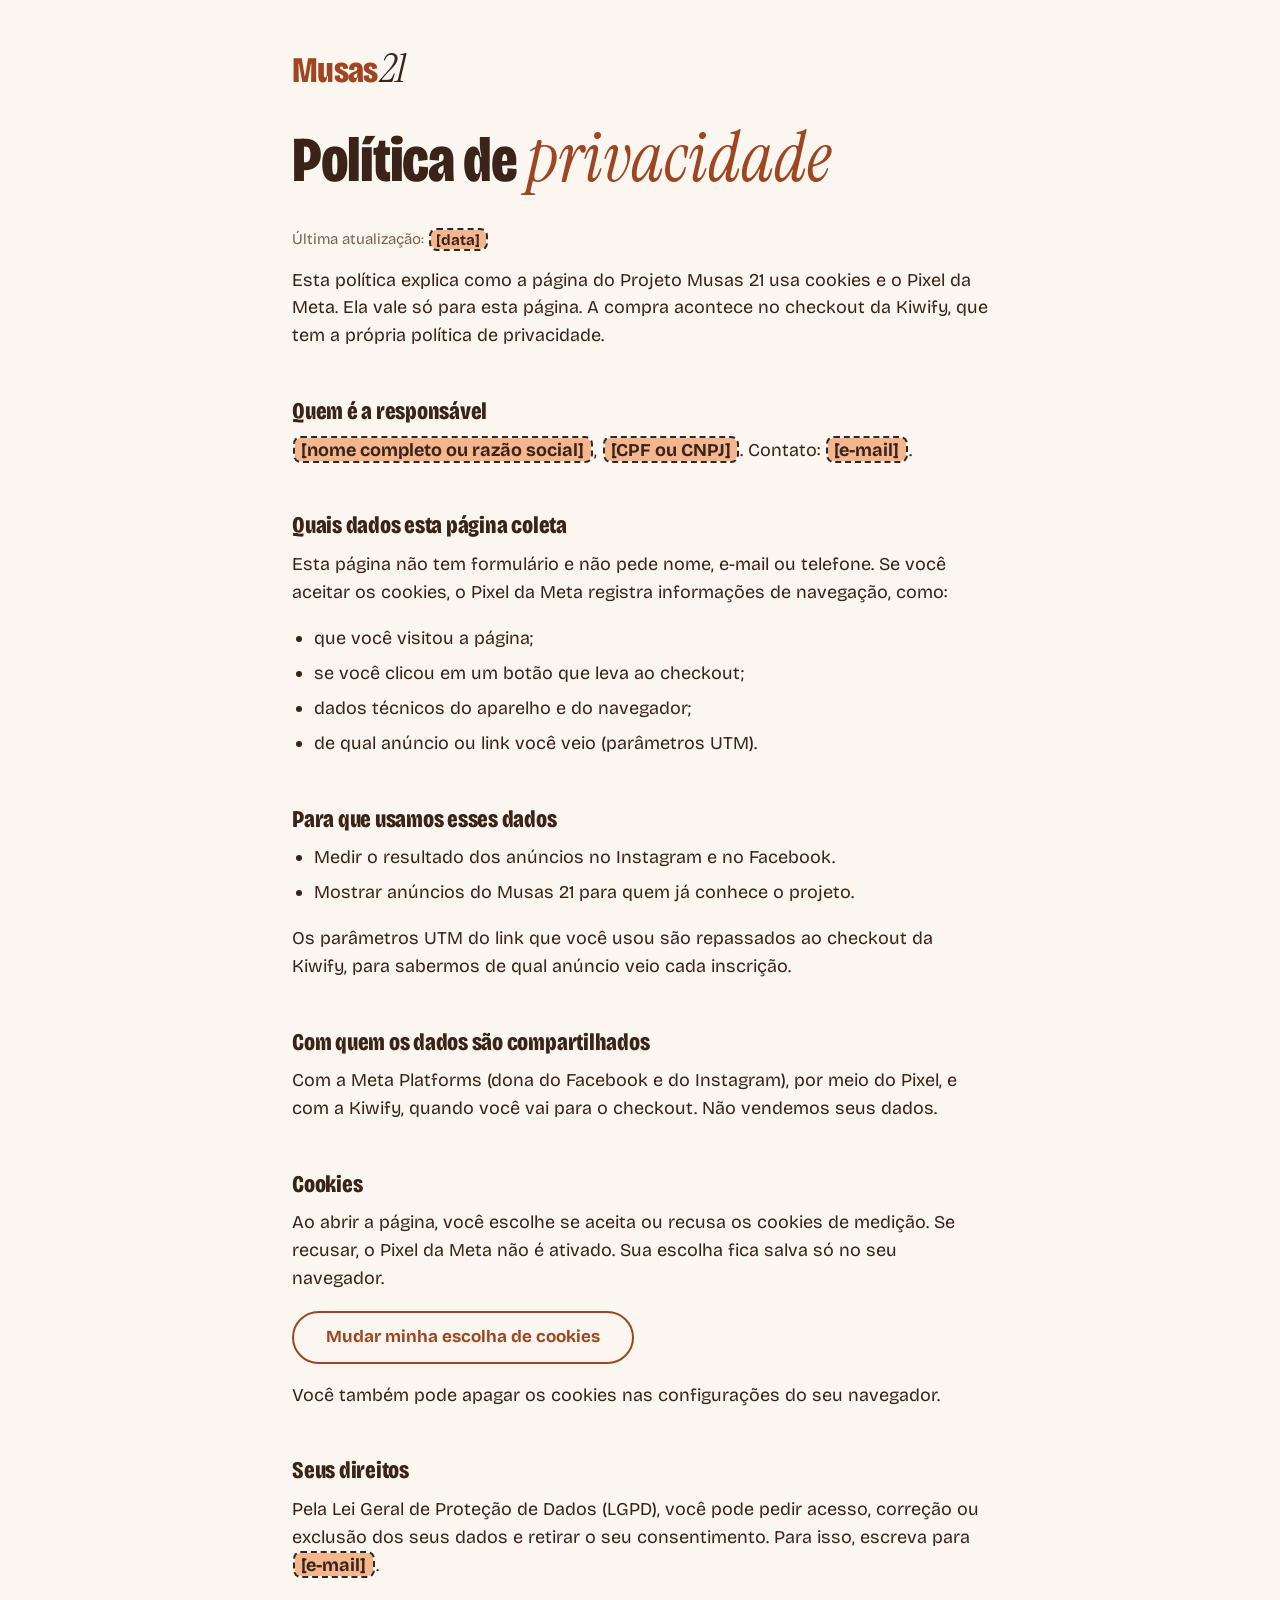
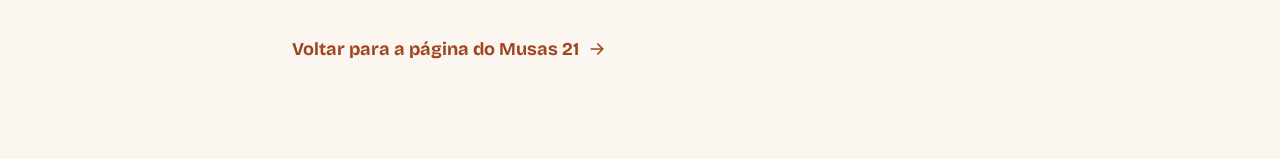
==== politica-de-privacidade.html @ b906daa8 "Página de vendas do Musas 21 (prévia com identidade visual) Página estática mobile first com os esta" ====
<!doctype html>
<html lang="pt-BR">
<head>
  <meta charset="utf-8">
  <meta name="viewport" content="width=device-width, initial-scale=1, viewport-fit=cover">
  <title>Política de privacidade | Projeto Musas 21</title>
  <meta name="robots" content="noindex">
  <meta name="theme-color" content="#9E4522">
  <link rel="icon" href="imagens/favicon.svg" type="image/svg+xml">

  <link rel="preconnect" href="https://fonts.googleapis.com">
  <link rel="preconnect" href="https://fonts.gstatic.com" crossorigin>
  <link rel="stylesheet" href="https://fonts.googleapis.com/css2?family=Bricolage+Grotesque:opsz,wdth,wght@12..96,75..100,200..800&family=Instrument+Serif:ital@0;1&display=swap">

  <link rel="stylesheet" href="tokens.css">
  <link rel="stylesheet" href="estilos/base.css">
  <link rel="stylesheet" href="estilos/secoes.css">
  <style>
    .politica { padding: 48px 0 88px; }
    .politica .logo { margin-bottom: 40px; text-decoration: none; }
    .politica h1 { font-size: clamp(2.5rem, 11vw, 4rem); }
    .politica h2 {
      font-weight: 800; font-stretch: 75%; letter-spacing: -0.01em;
      font-size: 1.5rem; line-height: 1.1; margin: 2em 0 0.5em;
    }
    .politica ul { padding-left: 1.2em; margin: 0 0 1em; }
    .politica li { margin-bottom: 0.4em; }
    .politica .atualizado { color: var(--cacau-suave); font-size: 0.9375rem; }
    .politica .voltar { margin-top: 48px; }
  </style>
</head>
<body>
  <main class="politica">
    <div class="container container--estreito">
      <a class="logo" href="index.html" aria-label="Musas 21, voltar para a página inicial"><span class="logo__musas">Musas</span><span class="logo__21">21</span></a>

      <h1 class="titulo">Política de <em>privacidade</em></h1>
      <p class="atualizado">Última atualização: <mark class="ph">[data]</mark></p>

      <p>Esta política explica como a página do Projeto Musas 21 usa cookies e o Pixel da Meta. Ela vale só para esta página. A compra acontece no checkout da Kiwify, que tem a própria política de privacidade.</p>

      <h2>Quem é a responsável</h2>
      <p><mark class="ph">[nome completo ou razão social]</mark>, <mark class="ph">[CPF ou CNPJ]</mark>. Contato: <mark class="ph">[e-mail]</mark>.</p>

      <h2>Quais dados esta página coleta</h2>
      <p>Esta página não tem formulário e não pede nome, e-mail ou telefone. Se você aceitar os cookies, o Pixel da Meta registra informações de navegação, como:</p>
      <ul>
        <li>que você visitou a página;</li>
        <li>se você clicou em um botão que leva ao checkout;</li>
        <li>dados técnicos do aparelho e do navegador;</li>
        <li>de qual anúncio ou link você veio (parâmetros UTM).</li>
      </ul>

      <h2>Para que usamos esses dados</h2>
      <ul>
        <li>Medir o resultado dos anúncios no Instagram e no Facebook.</li>
        <li>Mostrar anúncios do Musas 21 para quem já conhece o projeto.</li>
      </ul>
      <p>Os parâmetros UTM do link que você usou são repassados ao checkout da Kiwify, para sabermos de qual anúncio veio cada inscrição.</p>

      <h2>Com quem os dados são compartilhados</h2>
      <p>Com a Meta Platforms (dona do Facebook e do Instagram), por meio do Pixel, e com a Kiwify, quando você vai para o checkout. Não vendemos seus dados.</p>

      <h2>Cookies</h2>
      <p>Ao abrir a página, você escolhe se aceita ou recusa os cookies de medição. Se recusar, o Pixel da Meta não é ativado. Sua escolha fica salva só no seu navegador.</p>
      <p><button type="button" class="botao botao--secundario" id="refazer-cookies">Mudar minha escolha de cookies</button></p>
      <p>Você também pode apagar os cookies nas configurações do seu navegador.</p>

      <h2>Seus direitos</h2>
      <p>Pela Lei Geral de Proteção de Dados (LGPD), você pode pedir acesso, correção ou exclusão dos seus dados e retirar o seu consentimento. Para isso, escreva para <mark class="ph">[e-mail]</mark>.</p>

      <p class="voltar"><a class="link-seta" href="index.html">Voltar para a página do Musas 21
        <svg class="icone" viewBox="0 0 24 24" aria-hidden="true"><path d="M5 12h14M13 6l6 6-6 6"/></svg>
      </a></p>
    </div>
  </main>

  <script>
    document.getElementById("refazer-cookies").addEventListener("click", function () {
      try { localStorage.removeItem("musas21-cookies"); } catch (e) {}
      window.location.href = "index.html";
    });
  </script>
</body>
</html>
---- tokens.css ----
/* =========================================================
   TOKENS — Identidade visual Golden Hour do Musas 21
   Todas as cores, fontes e raios da página ficam aqui.
   ========================================================= */

:root {
  /* Cores */
  --terracota: #9E4522;        /* principal: botões, títulos de destaque, ícones */
  --terracota-escuro: #843A1C; /* hover e estado pressionado dos botões */
  --pessego: #F3B68E;          /* apoio: destaques sobre fundo terracota (texto só a partir de 24px) */
  --areia: #EEDFCB;            /* blocos e seções alternadas */
  --marfim: #FBF6EF;           /* fundo geral */
  --branco: #FFFFFF;           /* cards */
  --cacau: #3A2419;            /* texto principal e o "21" do logo */
  --cacau-suave: #7A6255;      /* texto secundário (nunca em texto pequeno sobre areia) */
  --borda: #E8DACA;            /* bordas finas de 1px */
  --foto: #B45A34;             /* fundo dos espaços reservados para fotos */

  /* Fontes */
  --fonte-sans: "Bricolage Grotesque", system-ui, -apple-system, "Segoe UI", sans-serif;
  --fonte-serif: "Instrument Serif", Georgia, "Times New Roman", serif;

  /* Raios */
  --raio-bloco: 28px;
  --raio-pequeno: 20px;
  --raio-pilula: 999px;

  /* Espaçamentos */
  --gutter: 20px;
  --largura-max: 1120px;
  --espaco-secao: 88px;

  /* Alturas de elementos fixos (usadas no JS e CSS) */
  --altura-botao: 52px;
}

@media (min-width: 900px) {
  :root {
    --gutter: 32px;
    --espaco-secao: 128px;
  }
}
---- estilos/base.css ----
/* =========================================================
   BASE — reset, tipografia, botões, cards e componentes
   ========================================================= */

*, *::before, *::after { box-sizing: border-box; }

html {
  -webkit-text-size-adjust: 100%;
  scroll-behavior: smooth;
}

body {
  margin: 0;
  background: var(--marfim);
  color: var(--cacau);
  font-family: var(--fonte-sans);
  font-weight: 400;
  font-stretch: 100%;
  font-size: 17px;
  line-height: 1.55;
  overflow-x: clip;
  -webkit-font-smoothing: antialiased;
}

@media (min-width: 900px) {
  body { font-size: 18px; }
}

img, svg, video, iframe { display: block; max-width: 100%; }

p { margin: 0 0 1em; }
p:last-child { margin-bottom: 0; }

a { color: var(--terracota); }

[hidden] { display: none !important; }

:focus-visible {
  outline: 3px solid var(--cacau);
  outline-offset: 3px;
  border-radius: 6px;
}

@media (prefers-reduced-motion: reduce) {
  html { scroll-behavior: auto; }
  *, *::before, *::after { transition: none !important; animation: none !important; }
}

/* ---------- Layout ---------- */

.container {
  width: 100%;
  max-width: var(--largura-max);
  margin: 0 auto;
  padding: 0 var(--gutter);
}

.container--estreito { max-width: 760px; }

/* ---------- Tipografia ---------- */

.titulo {
  font-family: var(--fonte-sans);
  font-weight: 800;
  font-stretch: 75%;
  letter-spacing: -0.02em;
  line-height: 0.92;
  font-size: clamp(2.5rem, 10.5vw, 4.5rem);
  margin: 0 0 0.6em;
  color: var(--cacau);
  text-wrap: balance;
}

/* Destaque em Instrument Serif Italic (1 a 3 palavras por bloco) */
.titulo em,
em {
  font-family: var(--fonte-serif);
  font-style: italic;
  font-weight: 400;
  font-stretch: 100%;
  letter-spacing: 0;
  color: var(--terracota);
}

.titulo em { font-size: 1.08em; line-height: 0.85; }

.rotulo {
  font-family: var(--fonte-sans);
  font-weight: 700;
  font-stretch: 75%;
  text-transform: uppercase;
  letter-spacing: 0.16em;
  font-size: 0.8125rem;
  line-height: 1.3;
  margin: 0 0 0.5em;
}

.texto { font-size: 1.0625rem; max-width: 62ch; }
@media (min-width: 900px) { .texto { font-size: 1.125rem; } }

.texto--centro { text-align: center; margin-left: auto; margin-right: auto; }

.texto-pequeno {
  font-size: 0.9375rem;
  color: var(--cacau-suave);
  margin-top: 1rem;
}

/* ---------- Placeholders (trechos a preencher) ---------- */

.ph {
  background: var(--pessego);
  color: var(--cacau);
  font-weight: 700;
  padding: 0.05em 0.35em;
  border-radius: 6px;
  outline: 2px dashed var(--cacau);
  outline-offset: 0;
  margin: 0 3px;
  box-decoration-break: clone;
  -webkit-box-decoration-break: clone;
}

/* ---------- Logo ---------- */

.logo {
  display: inline-flex;
  align-items: baseline;
  gap: 0.06em;
  margin: 0;
  font-size: 2.25rem;
  line-height: 1;
}

.logo__musas {
  font-family: var(--fonte-sans);
  font-weight: 800;
  font-stretch: 75%;
  letter-spacing: -0.02em;
  color: var(--terracota);
}

.logo__21 {
  font-family: var(--fonte-serif);
  font-style: italic;
  font-weight: 400;
  color: var(--cacau);
  font-size: 1.12em;
}

/* ---------- Ícones: traço 2px, cantos arredondados, sem preenchimento ---------- */

.icone {
  width: 24px;
  height: 24px;
  fill: none;
  stroke: currentColor;
  stroke-width: 2;
  stroke-linecap: round;
  stroke-linejoin: round;
  flex: none;
}

/* ---------- Botões ---------- */

.botao {
  display: inline-flex;
  align-items: center;
  justify-content: center;
  min-height: var(--altura-botao);
  padding: 14px 32px;
  border-radius: var(--raio-pilula);
  font-family: var(--fonte-sans);
  font-weight: 700;
  font-stretch: 100%;
  font-size: 1.0625rem;
  line-height: 1.2;
  text-align: center;
  text-decoration: none;
  border: 2px solid transparent;
  cursor: pointer;
  transition: background-color 0.2s ease, color 0.2s ease, border-color 0.2s ease, transform 0.1s ease;
  -webkit-tap-highlight-color: transparent;
}

.botao:active { transform: scale(0.98); }

.botao--principal {
  background: var(--terracota);
  color: var(--marfim);
}
.botao--principal:hover,
.botao--principal:active {
  background: var(--terracota-escuro);
}

.botao--secundario {
  background: var(--marfim);
  color: var(--terracota);
  border-color: var(--terracota);
}
.botao--secundario:hover,
.botao--secundario:active {
  color: var(--terracota-escuro);
  border-color: var(--terracota-escuro);
  background: var(--branco);
}

/* Em fundo terracota, o foco precisa aparecer em marfim */
.secao--terracota :focus-visible { outline-color: var(--marfim); }

.botao--compacto {
  padding: 12px 20px;
  font-size: 1rem;
}

/* ---------- Cards ---------- */

.card {
  background: var(--branco);
  border: 1px solid var(--borda);
  border-radius: var(--raio-bloco);
  padding: 28px 24px;
  margin: 0;
}

.card__titulo {
  font-family: var(--fonte-sans);
  font-weight: 800;
  font-stretch: 75%;
  letter-spacing: -0.01em;
  font-size: 1.5rem;
  line-height: 1.05;
  margin: 0 0 0.5em;
}

.card__texto { font-size: 1rem; color: var(--cacau); }

/* Ícone de 24px (traço real de 2px) dentro de uma "pastilha" arredondada */
.icone--card {
  width: 24px;
  height: 24px;
  padding: 14px;
  box-sizing: content-box;
  color: var(--terracota);
  background: var(--marfim);
  border: 1px solid var(--borda);
  border-radius: var(--raio-pequeno);
  margin-bottom: 20px;
}

/* ---------- Grades ---------- */

.grade {
  display: grid;
  gap: 16px;
  grid-template-columns: 1fr;
  list-style: none;
  padding: 0;
  margin: 0;
}

@media (min-width: 640px) {
  .grade--2, .grade--3, .grade--4 { grid-template-columns: repeat(2, 1fr); gap: 20px; }
}
@media (min-width: 960px) {
  .grade--3 { grid-template-columns: repeat(3, 1fr); }
  .grade--4 { grid-template-columns: repeat(4, 1fr); }
}

/* ---------- Foto (espaço reservado) ---------- */

.foto {
  background: var(--foto);
  color: var(--marfim);
  border-radius: var(--raio-pequeno);
  display: flex;
  align-items: center;
  justify-content: center;
  text-align: center;
  padding: 24px;
  font-family: var(--fonte-sans);
  font-weight: 700;
  font-stretch: 75%;
  font-size: 1.5rem; /* 24px: contraste marfim sobre #B45A34 é 4,39:1 */
  line-height: 1.1;
}

.foto--retrato { aspect-ratio: 4 / 5; }

.foto-real {
  width: 100%;
  height: auto;
  aspect-ratio: 4 / 5;
  object-fit: cover;
  border-radius: var(--raio-pequeno);
}
---- estilos/secoes.css ----
/* =========================================================
   SEÇÕES — layout de cada parte da página
   ========================================================= */

/* ---------- Seções e fundos alternados ---------- */

.secao {
  position: relative;
  padding: var(--espaco-secao) 0;
}

.secao--compacta { padding: 56px 0; }

.secao--marfim { background: var(--marfim); }
.secao--areia { background: var(--areia); }

/* Sobre areia, texto secundário fica em cacau (cacau-suave não passa 4,5:1) */
.secao--areia .texto-pequeno { color: var(--cacau); }

.secao--terracota {
  background: var(--terracota);
  color: var(--marfim);
  overflow: hidden;
}
.secao--terracota .titulo { color: var(--marfim); }
.secao--terracota .titulo em { color: var(--pessego); } /* título ≥ 24px: 3,57:1 ok */

.acao {
  margin-top: 40px;
  display: flex;
  justify-content: center;
}

/* ---------- 1. Faixa do topo ---------- */

.faixa {
  position: sticky;
  top: 0;
  z-index: 50;
  background: var(--terracota);
  color: var(--marfim);
  padding: 10px var(--gutter);
  text-align: center;
}

.faixa__texto {
  margin: 0 auto;
  max-width: 900px;
  font-weight: 700;
  font-stretch: 75%;
  text-transform: uppercase;
  letter-spacing: 0.16em;
  font-size: 0.75rem;
  line-height: 1.45;
}

.faixa__contagem {
  display: inline-flex;
  gap: 6px;
  margin-left: 6px;
  font-variant-numeric: tabular-nums;
  white-space: nowrap;
}

.faixa__contagem b {
  background: var(--marfim);
  color: var(--terracota);
  border-radius: 8px;
  padding: 1px 6px;
  font-weight: 700;
  letter-spacing: 0.06em;
}

@media (max-width: 599px) {
  .faixa__contagem { display: flex; justify-content: center; margin: 6px 0 0; }
  .faixa__contagem[hidden] { display: none; }
}

@media (min-width: 900px) {
  .faixa__texto { font-size: 0.8125rem; }
}

/* ---------- 2. Hero ---------- */

.hero {
  padding-top: 40px;
  overflow: hidden;
}

/* Sol de fim de tarde: forma decorativa, sem gradiente */
.hero__sol {
  position: absolute;
  width: 360px;
  height: 360px;
  border-radius: 50%;
  background: var(--pessego);
  top: -150px;
  right: -170px;
  opacity: 0.55;
  pointer-events: none;
}

.hero__grade {
  position: relative;
  display: grid;
  gap: 28px;
  grid-template-areas:
    "texto"
    "video"
    "oferta";
}

.hero__texto { grid-area: texto; }
.hero__video { grid-area: video; }
.hero__oferta { grid-area: oferta; text-align: center; }

.hero .logo { margin-bottom: 28px; }

.titulo--hero {
  font-size: clamp(2.75rem, 12.5vw, 5.75rem);
  margin-bottom: 0.4em;
}

.hero__sub {
  font-size: 1.125rem;
  max-width: 38ch;
  margin: 0;
}

.preco-linha {
  font-size: 1.0625rem;
  margin-bottom: 16px;
}
.preco-linha strong {
  font-weight: 800;
  font-stretch: 75%;
  font-size: 1.5rem;
  letter-spacing: -0.01em;
  color: var(--terracota);
}

.hero__oferta .botao { width: 100%; max-width: 420px; }

.botao--aparecendo { animation: aparecer 0.4s ease both; }
@keyframes aparecer {
  from { opacity: 0; transform: translateY(8px); }
  to { opacity: 1; transform: none; }
}

@media (min-width: 900px) {
  .hero { padding-top: 64px; }
  .hero__sol { width: 560px; height: 560px; top: -220px; right: -200px; }

  /* Vídeo vertical: texto à esquerda, vídeo à direita */
  .hero--vertical .hero__grade {
    grid-template-columns: 1.15fr 0.85fr;
    grid-template-areas:
      "texto video"
      "oferta video";
    column-gap: 64px;
    align-items: start;
  }
  .hero--vertical .hero__oferta { text-align: left; align-self: start; }
  .hero--vertical .hero__texto { align-self: end; }

  /* Vídeo horizontal: tudo centralizado, vídeo largo */
  .hero--horizontal .hero__texto { text-align: center; }
  .hero--horizontal .hero__sub { margin: 0 auto; }
  .hero--horizontal .titulo--hero { max-width: 16ch; margin-left: auto; margin-right: auto; }
}

/* ---------- VSL ---------- */

.vsl {
  position: relative;
  width: 100%;
  margin: 0 auto;
  border-radius: var(--raio-bloco);
  overflow: hidden;
  background: var(--cacau);
}

.vsl[data-formato="vertical"] { aspect-ratio: 9 / 16; max-width: 380px; }
.vsl[data-formato="horizontal"] { aspect-ratio: 16 / 9; max-width: 960px; }

.vsl iframe,
.vsl video,
.vsl__conteudo > * {
  position: absolute;
  inset: 0;
  width: 100% !important;
  height: 100% !important;
  border: 0;
}

.vsl__conteudo { position: absolute; inset: 0; }

.vsl__placeholder {
  position: absolute;
  inset: 0;
  display: flex;
  flex-direction: column;
  align-items: center;
  justify-content: center;
  gap: 14px;
  padding: 24px;
  text-align: center;
  color: var(--marfim);
  font-weight: 700;
  font-stretch: 75%;
  font-size: 1.125rem;
  line-height: 1.25;
}
.vsl__placeholder .icone { width: 48px; height: 48px; color: var(--pessego); stroke-width: 1.5; }

/* ---------- 3. Identificação ---------- */

.identificacao__semana {
  font-family: var(--fonte-sans);
  font-weight: 700;
  font-stretch: 75%;
  font-size: 1.625rem;
  line-height: 1.15;
  letter-spacing: -0.01em;
  margin-bottom: 1.1em;
  color: var(--terracota);
}

.identificacao__fecho {
  font-weight: 700;
  font-size: 1.125rem;
  margin-top: 1.6em;
  padding-top: 1.2em;
  border-top: 1px solid var(--cacau);
  display: inline-block;
}

/* ---------- 5. Método dos 4 checks ---------- */

.texto--intro { margin-bottom: 28px; }

.check {
  display: flex;
  gap: 16px;
  align-items: flex-start;
  background: var(--marfim);
  border-radius: var(--raio-pequeno);
  padding: 20px;
}
.check p { margin: 0; font-size: 1rem; }

.icone--check {
  color: var(--terracota);
  width: 24px;
  height: 24px;
  padding: 10px;
  box-sizing: content-box;
  background: var(--branco);
  border: 1px solid var(--borda);
  border-radius: 50%;
}

.check__nome {
  display: block;
  font-weight: 800;
  font-stretch: 75%;
  font-size: 1.375rem;
  line-height: 1.1;
  letter-spacing: -0.01em;
  margin-bottom: 4px;
}

.checks__regras { margin-top: 36px; }

.frase-destaque {
  font-family: var(--fonte-serif);
  font-style: italic;
  color: var(--terracota);
  font-size: clamp(2.25rem, 9vw, 4rem);
  line-height: 1.02;
  margin: 48px 0 0;
  max-width: 18ch;
  text-wrap: balance;
}

/* ---------- 6. Relatos ---------- */

.relato {
  position: relative;
  padding-top: 20px;
}
.relato__aspas {
  display: block;
  font-family: var(--fonte-serif);
  font-style: italic;
  font-size: 5rem;
  line-height: 0.8;
  height: 0.5em;
  color: var(--terracota);
}
.relato blockquote { margin: 0; font-size: 1.0625rem; }

/* ---------- 7. Valor ---------- */

.valor { text-align: center; }
.valor .texto { margin: 0 auto; }

.valor__sol {
  position: absolute;
  width: 280px;
  height: 280px;
  border-radius: 50%;
  border: 2px solid var(--pessego);
  bottom: -210px;
  left: -190px;
  opacity: 0.45;
  pointer-events: none;
}

.valor__destaque {
  font-weight: 800;
  font-stretch: 75%;
  letter-spacing: -0.02em;
  line-height: 0.95;
  font-size: clamp(2.25rem, 10vw, 4rem);
  margin: 40px 0 8px;
}
.valor__destaque em {
  color: var(--pessego); /* ≥ 24px sobre terracota: 3,57:1 */
  font-size: 1.15em;
  white-space: nowrap;
}

.valor__dia {
  font-weight: 700;
  font-stretch: 75%;
  text-transform: uppercase;
  letter-spacing: 0.16em;
  font-size: 0.875rem;
  margin-bottom: 32px;
}

.valor .container { position: relative; }

/* ---------- 8. Quem vai te acompanhar ---------- */

.pessoa .foto { margin-bottom: 24px; }

.pessoa__nome {
  font-weight: 800;
  font-stretch: 75%;
  letter-spacing: -0.02em;
  font-size: 2rem;
  line-height: 1;
  margin: 0 0 0.4em;
}

.juntas { margin-top: 40px; font-size: 1.125rem; }

/* ---------- 9. As 3 semanas ---------- */

.semana { position: relative; overflow: hidden; }

.semana__numero {
  display: block;
  font-family: var(--fonte-serif);
  font-style: italic;
  color: var(--terracota);
  font-size: 6rem;
  line-height: 0.8;
  margin-bottom: 20px;
}

.semana .rotulo { color: var(--cacau-suave); }

.semana__nome {
  font-weight: 800;
  font-stretch: 75%;
  letter-spacing: -0.02em;
  font-size: 2rem;
  line-height: 1;
  margin: 0 0 0.4em;
}

/* ---------- 10. Garantia ---------- */

.garantia { padding-top: 0; }
.garantia__card { display: flex; gap: 20px; align-items: flex-start; }
.garantia__card .icone--card { margin-bottom: 0; }
.garantia__texto { margin: 0; font-size: 1.0625rem; }

/* ---------- 11. FAQ (acordeão) ---------- */

.faq { display: grid; gap: 10px; }

.faq__item {
  background: var(--marfim);
  border-radius: var(--raio-pequeno);
  border: 1px solid var(--borda);
}

.faq__item summary {
  list-style: none;
  cursor: pointer;
  display: flex;
  align-items: center;
  justify-content: space-between;
  gap: 16px;
  min-height: 60px;
  padding: 16px 20px;
  font-weight: 700;
  font-size: 1.0625rem;
  line-height: 1.3;
  -webkit-tap-highlight-color: transparent;
}
.faq__item summary::-webkit-details-marker { display: none; }

/* Sinal de + que vira − (ícone SVG, traço 2px) */
.faq__icone {
  width: 18px;
  height: 18px;
  padding: 6px;
  box-sizing: content-box;
  color: var(--terracota);
  background: var(--branco);
  border: 1px solid var(--borda);
  border-radius: 50%;
}
.faq__vertical { transition: opacity 0.2s ease; }
.faq__item[open] .faq__vertical { opacity: 0; }

.faq__item p {
  padding: 0 20px 20px;
  margin: 0;
  font-size: 1rem;
}

/* ---------- 12. Encerramento ---------- */

.encerramento { text-align: center; }
.encerramento .texto { margin: 0 auto; }

.encerramento__abre {
  font-weight: 800;
  font-stretch: 75%;
  letter-spacing: -0.02em;
  font-size: 1.75rem;
  line-height: 1.05;
  margin-bottom: 0.6em;
}

.encerramento__destaque {
  font-size: clamp(2.25rem, 9.5vw, 4rem);
  margin: 40px auto 32px;
  max-width: 14ch;
}

/* ---------- 13. Acompanhamento individual ---------- */

.individual {
  display: flex;
  flex-direction: column;
  gap: 12px;
  font-size: 1rem;
}

.link-seta {
  display: inline-flex;
  align-items: center;
  gap: 8px;
  min-height: 44px;
  font-weight: 700;
  color: var(--terracota);
  text-decoration: none;
  align-self: flex-start;
}
.link-seta:hover { text-decoration: underline; text-underline-offset: 4px; }
.link-seta .icone { width: 20px; height: 20px; }

/* ---------- 14. Rodapé ---------- */

.rodape {
  background: var(--marfim);
  border-top: 1px solid var(--borda);
  padding: 48px 0 40px;
  font-size: 0.9375rem;
}

.rodape__grade {
  display: grid;
  gap: 24px;
}

.rodape__pessoas { display: grid; gap: 14px; }
.rodape__pessoas p { margin: 0; color: var(--cacau-suave); }
.rodape__pessoas strong { color: var(--cacau); }

.rodape__link {
  color: var(--cacau);
  font-weight: 700;
  min-height: 44px;
  display: inline-flex;
  align-items: center;
  justify-self: start;
}

@media (min-width: 900px) {
  .rodape__grade { grid-template-columns: auto 1fr auto; align-items: center; gap: 48px; }
  .rodape__pessoas { grid-template-columns: auto auto; gap: 40px; }
}

/* ---------- Barra fixa (celular) ---------- */

.barra-fixa {
  position: fixed;
  left: 0;
  right: 0;
  bottom: 0;
  z-index: 40;
  display: flex;
  align-items: center;
  justify-content: space-between;
  gap: 12px;
  padding: 10px var(--gutter) calc(10px + env(safe-area-inset-bottom));
  background: var(--marfim);
  border-top: 1px solid var(--borda);
  transform: translateY(110%);
  transition: transform 0.25s ease;
}

.barra-fixa--visivel { transform: none; }

.barra-fixa__preco {
  margin: 0;
  font-weight: 800;
  font-stretch: 75%;
  letter-spacing: -0.01em;
  font-size: 1.5rem;
  line-height: 1;
  color: var(--cacau);
  white-space: nowrap;
}

.barra-fixa .botao { flex: 0 1 auto; }

body.com-barra { padding-bottom: 76px; }

@media (min-width: 900px) {
  .barra-fixa { display: none; }
  body.com-barra { padding-bottom: 0; }
}

/* ---------- Aviso de cookies ---------- */

.cookies {
  position: fixed;
  left: 12px;
  right: 12px;
  bottom: 12px;
  z-index: 60;
  max-width: 420px;
  background: var(--branco);
  border: 1px solid var(--borda);
  border-radius: var(--raio-pequeno);
  padding: 16px;
  font-size: 0.875rem;
  line-height: 1.45;
  box-shadow: 0 6px 24px rgba(58, 36, 25, 0.08);
  transition: bottom 0.25s ease;
}
.cookies p { margin: 0 0 12px; }
.cookies a { color: var(--terracota); font-weight: 700; }

body.com-barra .cookies { bottom: 88px; }
@media (min-width: 900px) { body.com-barra .cookies { bottom: 12px; } }

.cookies__botoes { display: flex; gap: 8px; justify-content: flex-end; }

.cookies__botao {
  min-height: 44px;
  padding: 8px 18px;
  border-radius: var(--raio-pilula);
  font-family: var(--fonte-sans);
  font-weight: 700;
  font-size: 0.9375rem;
  cursor: pointer;
  border: 2px solid var(--terracota);
}
.cookies__botao--recusar { background: var(--branco); color: var(--terracota); }
.cookies__botao--aceitar { background: var(--terracota); color: var(--marfim); }
.cookies__botao--aceitar:hover { background: var(--terracota-escuro); border-color: var(--terracota-escuro); }

/* ---------- Avisos de teste (só aparecem enquanto você configura) ---------- */

.aviso {
  position: fixed;
  top: 50%;
  left: 50%;
  transform: translate(-50%, -50%);
  z-index: 70;
  max-width: calc(100% - 32px);
  background: var(--cacau);
  color: var(--marfim);
  border-radius: var(--raio-pequeno);
  padding: 14px 20px;
  font-size: 0.9375rem;
  text-align: center;
}

.selo-teste {
  position: fixed;
  top: auto;
  right: 12px;
  bottom: 96px;
  z-index: 45;
  background: var(--cacau);
  color: var(--marfim);
  border-radius: var(--raio-pilula);
  padding: 6px 14px;
  font-weight: 700;
  font-stretch: 75%;
  text-transform: uppercase;
  letter-spacing: 0.16em;
  font-size: 0.6875rem;
  pointer-events: none;
}
@media (min-width: 900px) { .selo-teste { bottom: 12px; } }
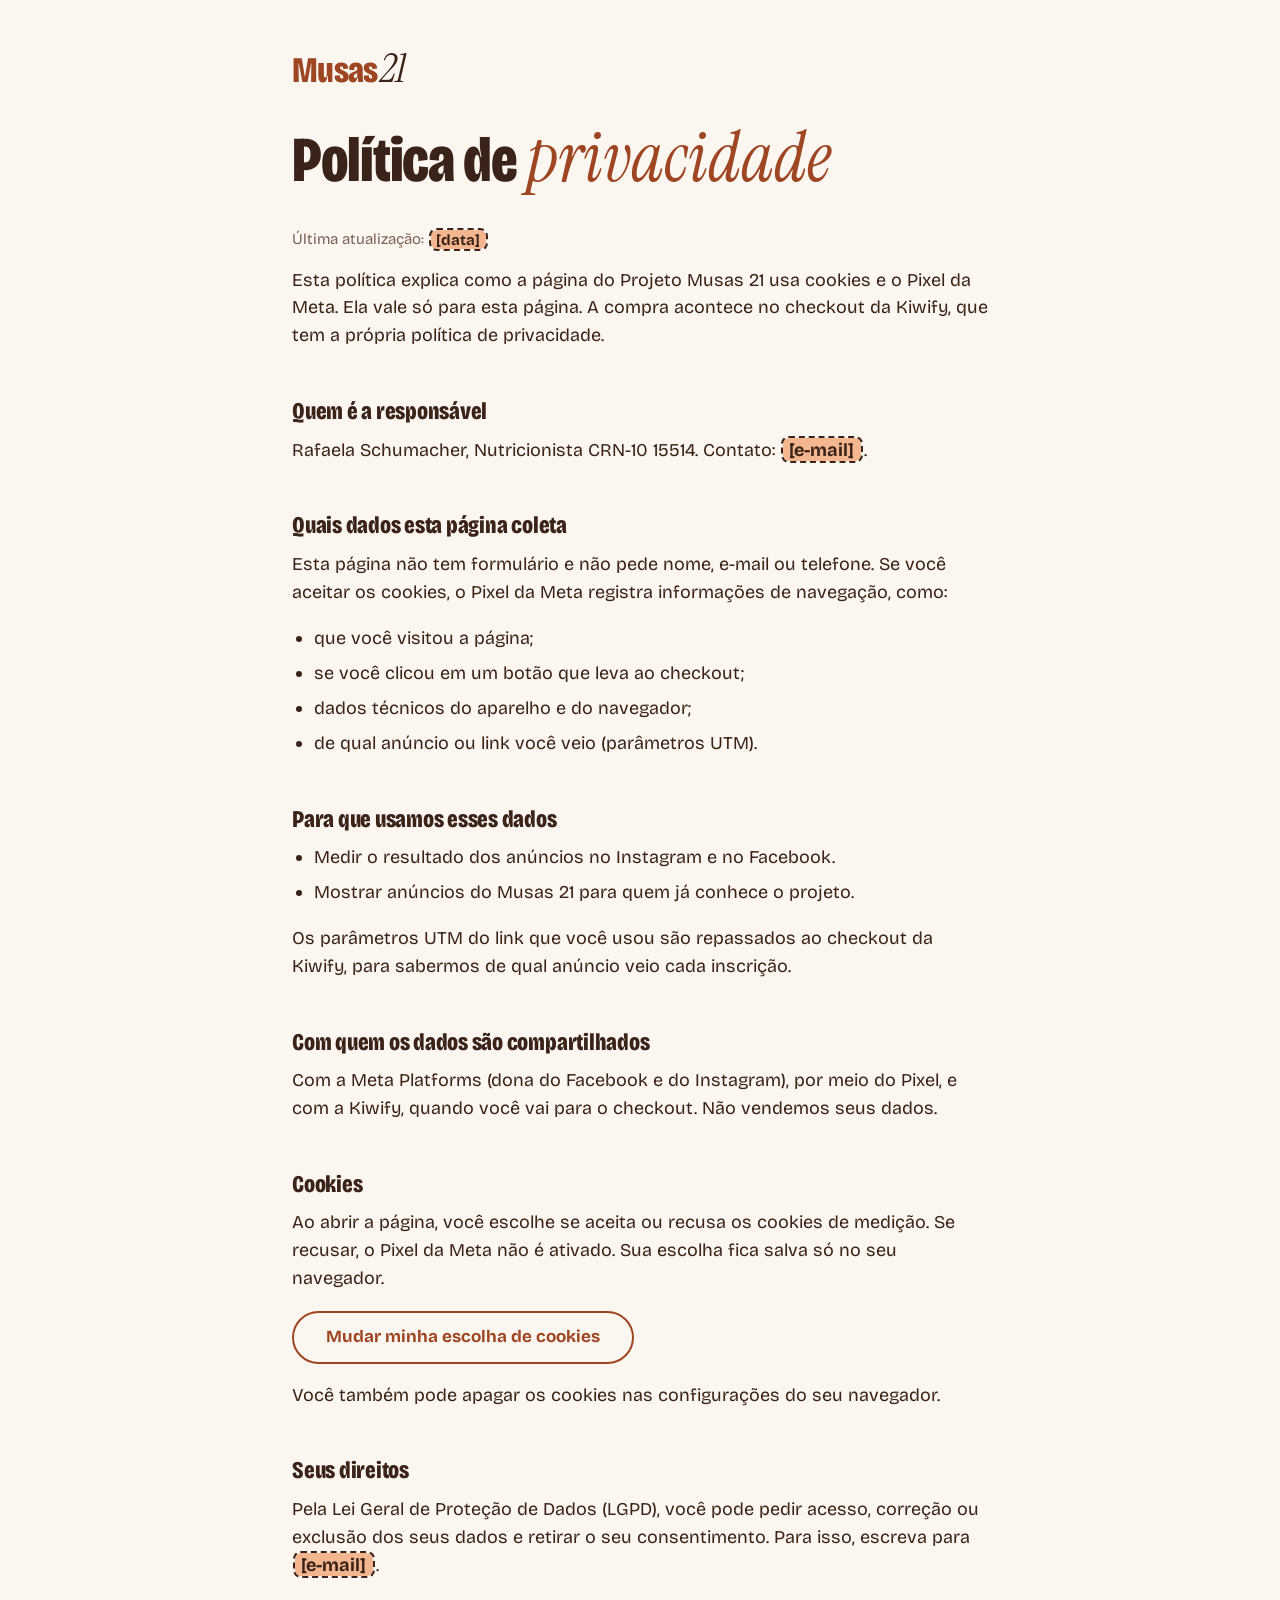
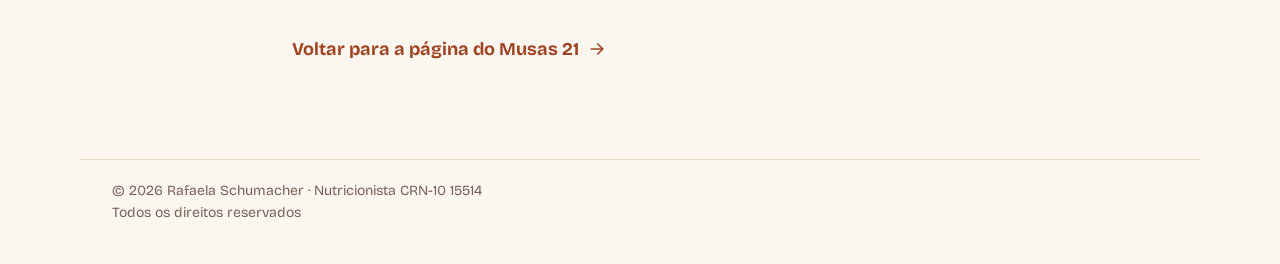
==== commit 82f5c20d: "Preenche CRN-10 da Rafaela e adiciona linha de direitos no rodapé Co-Authored-By: Claude Opus 5.5 <n" ====
--- a/politica-de-privacidade.html
+++ b/politica-de-privacidade.html
@@ -40,7 +40,7 @@
       <p>Esta política explica como a página do Projeto Musas 21 usa cookies e o Pixel da Meta. Ela vale só para esta página. A compra acontece no checkout da Kiwify, que tem a própria política de privacidade.</p>
 
       <h2>Quem é a responsável</h2>
-      <p><mark class="ph">[nome completo ou razão social]</mark>, <mark class="ph">[CPF ou CNPJ]</mark>. Contato: <mark class="ph">[e-mail]</mark>.</p>
+      <p>Rafaela Schumacher, Nutricionista <span class="sem-quebra">CRN-10 15514</span>. Contato: <mark class="ph">[e-mail]</mark>.</p>
 
       <h2>Quais dados esta página coleta</h2>
       <p>Esta página não tem formulário e não pede nome, e-mail ou telefone. Se você aceitar os cookies, o Pixel da Meta registra informações de navegação, como:</p>
@@ -75,6 +75,13 @@
     </div>
   </main>
 
+  <footer class="rodape">
+    <div class="container rodape__direitos">
+      <p>© 2026 Rafaela Schumacher · Nutricionista <span class="sem-quebra">CRN-10 15514</span></p>
+      <p>Todos os direitos reservados</p>
+    </div>
+  </footer>
+
   <script>
     document.getElementById("refazer-cookies").addEventListener("click", function () {
       try { localStorage.removeItem("musas21-cookies"); } catch (e) {}
--- a/estilos/base.css
+++ b/estilos/base.css
@@ -295,3 +295,5 @@
   object-fit: cover;
   border-radius: var(--raio-pequeno);
 }
+
+.sem-quebra { white-space: nowrap; }
--- a/estilos/secoes.css
+++ b/estilos/secoes.css
@@ -508,6 +508,17 @@
   .rodape__grade { grid-template-columns: auto 1fr auto; align-items: center; gap: 48px; }
   .rodape__pessoas { grid-template-columns: auto auto; gap: 40px; }
 }
+
+.rodape__direitos {
+  margin-top: 32px;
+  padding-top: 20px;
+  border-top: 1px solid var(--borda);
+  font-size: 0.875rem;
+  color: var(--cacau-suave);
+}
+.rodape__direitos p { margin: 0; }
+.politica + .rodape { padding-top: 0; border-top: 0; }
+.politica + .rodape .rodape__direitos { margin-top: 0; }
 
 /* ---------- Barra fixa (celular) ---------- */
 
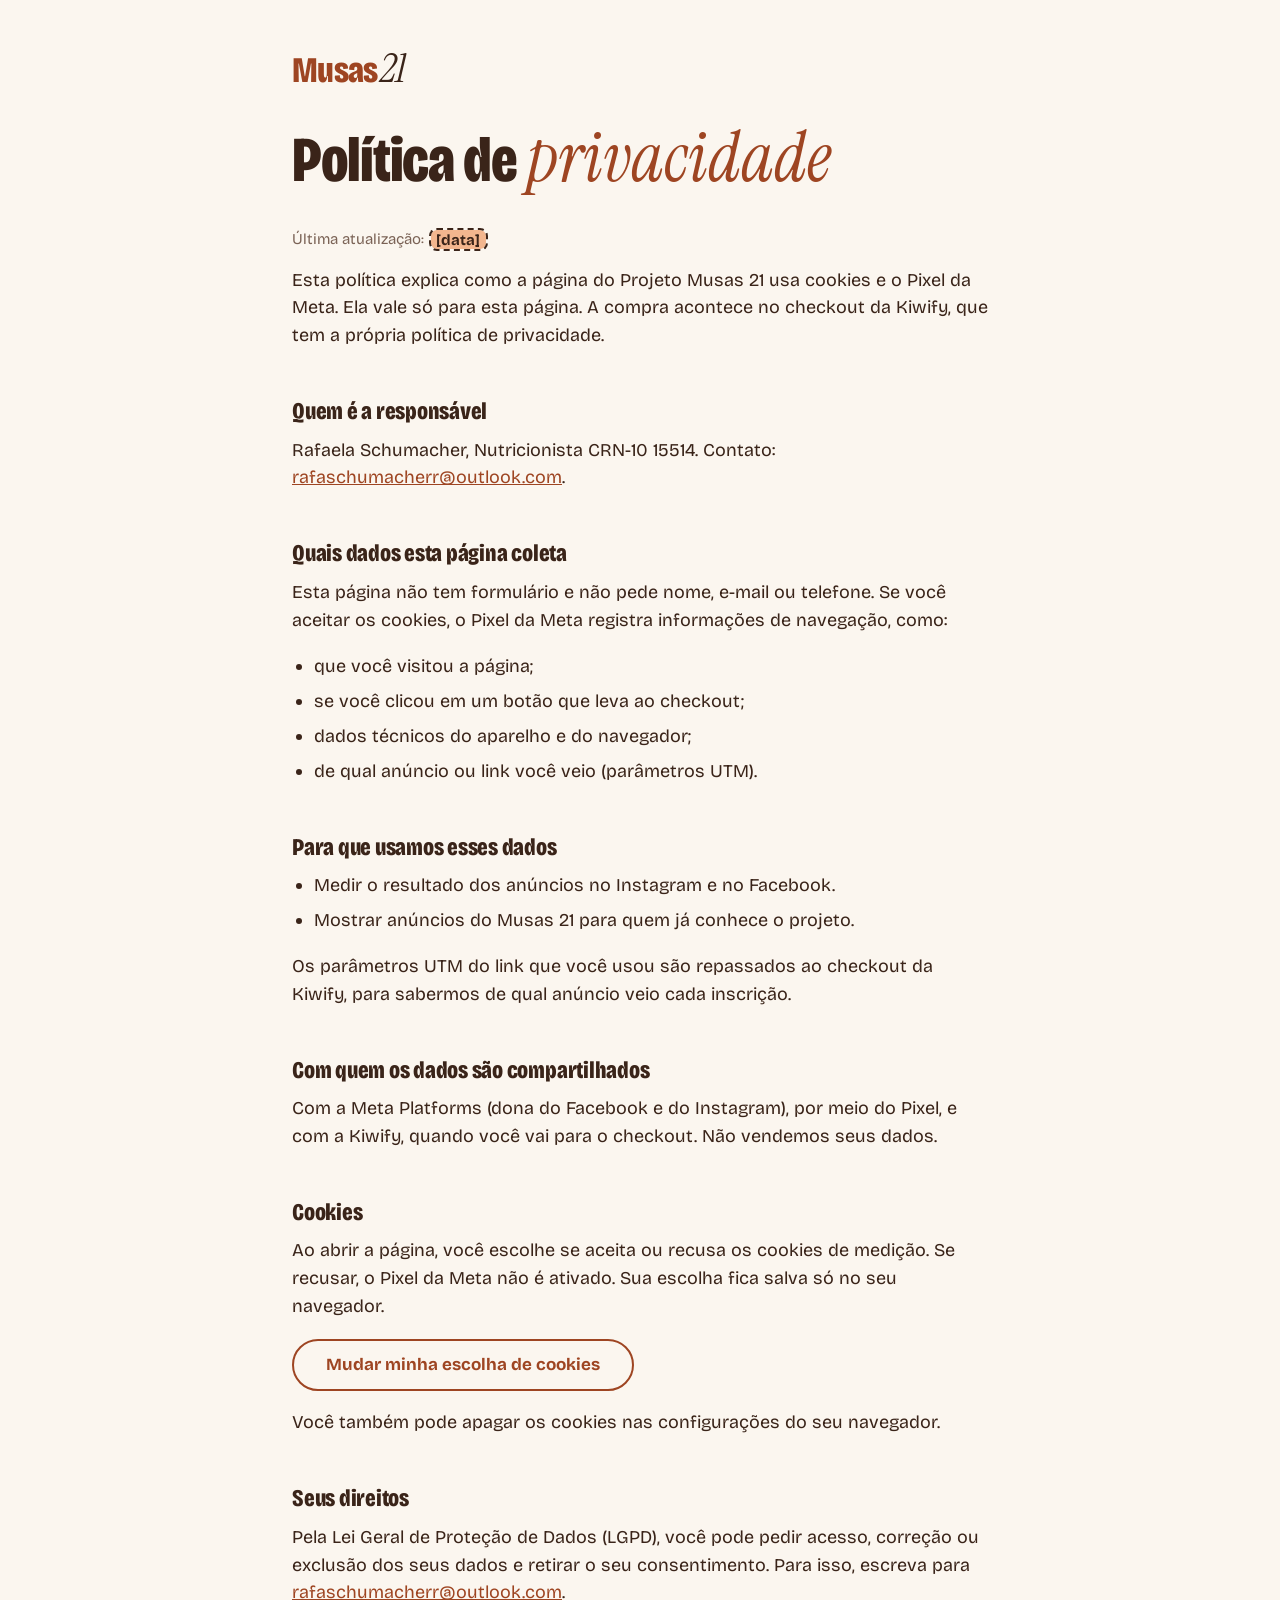
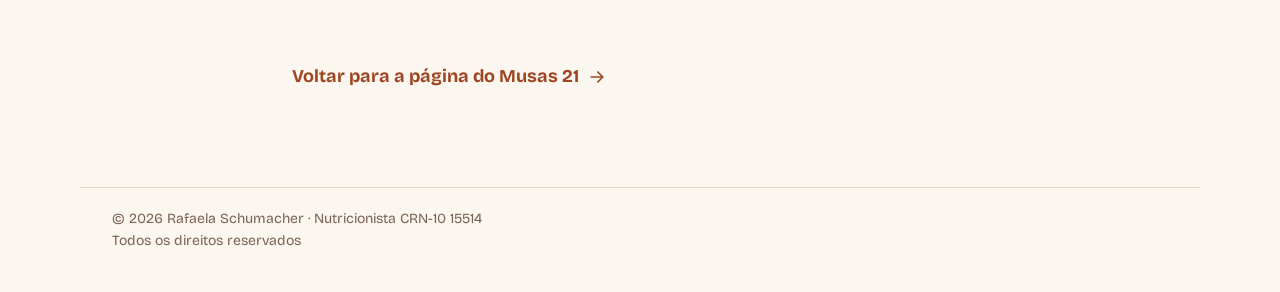
==== commit 78cabc20: "Adiciona fotos da Rafaela e da Fran (WebP) e e-mail de contato na política Co-Authored-By: Claude Op" ====
--- a/politica-de-privacidade.html
+++ b/politica-de-privacidade.html
@@ -40,7 +40,7 @@
       <p>Esta política explica como a página do Projeto Musas 21 usa cookies e o Pixel da Meta. Ela vale só para esta página. A compra acontece no checkout da Kiwify, que tem a própria política de privacidade.</p>
 
       <h2>Quem é a responsável</h2>
-      <p>Rafaela Schumacher, Nutricionista <span class="sem-quebra">CRN-10 15514</span>. Contato: <mark class="ph">[e-mail]</mark>.</p>
+      <p>Rafaela Schumacher, Nutricionista <span class="sem-quebra">CRN-10 15514</span>. Contato: <a href="mailto:rafaschumacherr@outlook.com">rafaschumacherr@outlook.com</a>.</p>
 
       <h2>Quais dados esta página coleta</h2>
       <p>Esta página não tem formulário e não pede nome, e-mail ou telefone. Se você aceitar os cookies, o Pixel da Meta registra informações de navegação, como:</p>
@@ -67,7 +67,7 @@
       <p>Você também pode apagar os cookies nas configurações do seu navegador.</p>
 
       <h2>Seus direitos</h2>
-      <p>Pela Lei Geral de Proteção de Dados (LGPD), você pode pedir acesso, correção ou exclusão dos seus dados e retirar o seu consentimento. Para isso, escreva para <mark class="ph">[e-mail]</mark>.</p>
+      <p>Pela Lei Geral de Proteção de Dados (LGPD), você pode pedir acesso, correção ou exclusão dos seus dados e retirar o seu consentimento. Para isso, escreva para <a href="mailto:rafaschumacherr@outlook.com">rafaschumacherr@outlook.com</a>.</p>
 
       <p class="voltar"><a class="link-seta" href="index.html">Voltar para a página do Musas 21
         <svg class="icone" viewBox="0 0 24 24" aria-hidden="true"><path d="M5 12h14M13 6l6 6-6 6"/></svg>
--- a/estilos/base.css
+++ b/estilos/base.css
@@ -291,7 +291,8 @@
 .foto-real {
   width: 100%;
   height: auto;
-  aspect-ratio: 4 / 5;
+  aspect-ratio: 2 / 3;
+  background: var(--areia);
   object-fit: cover;
   border-radius: var(--raio-pequeno);
 }
--- a/estilos/secoes.css
+++ b/estilos/secoes.css
@@ -344,7 +344,8 @@
 
 /* ---------- 8. Quem vai te acompanhar ---------- */
 
-.pessoa .foto { margin-bottom: 24px; }
+.pessoa .foto,
+.pessoa .foto-real { margin-bottom: 24px; }
 
 .pessoa__nome {
   font-weight: 800;
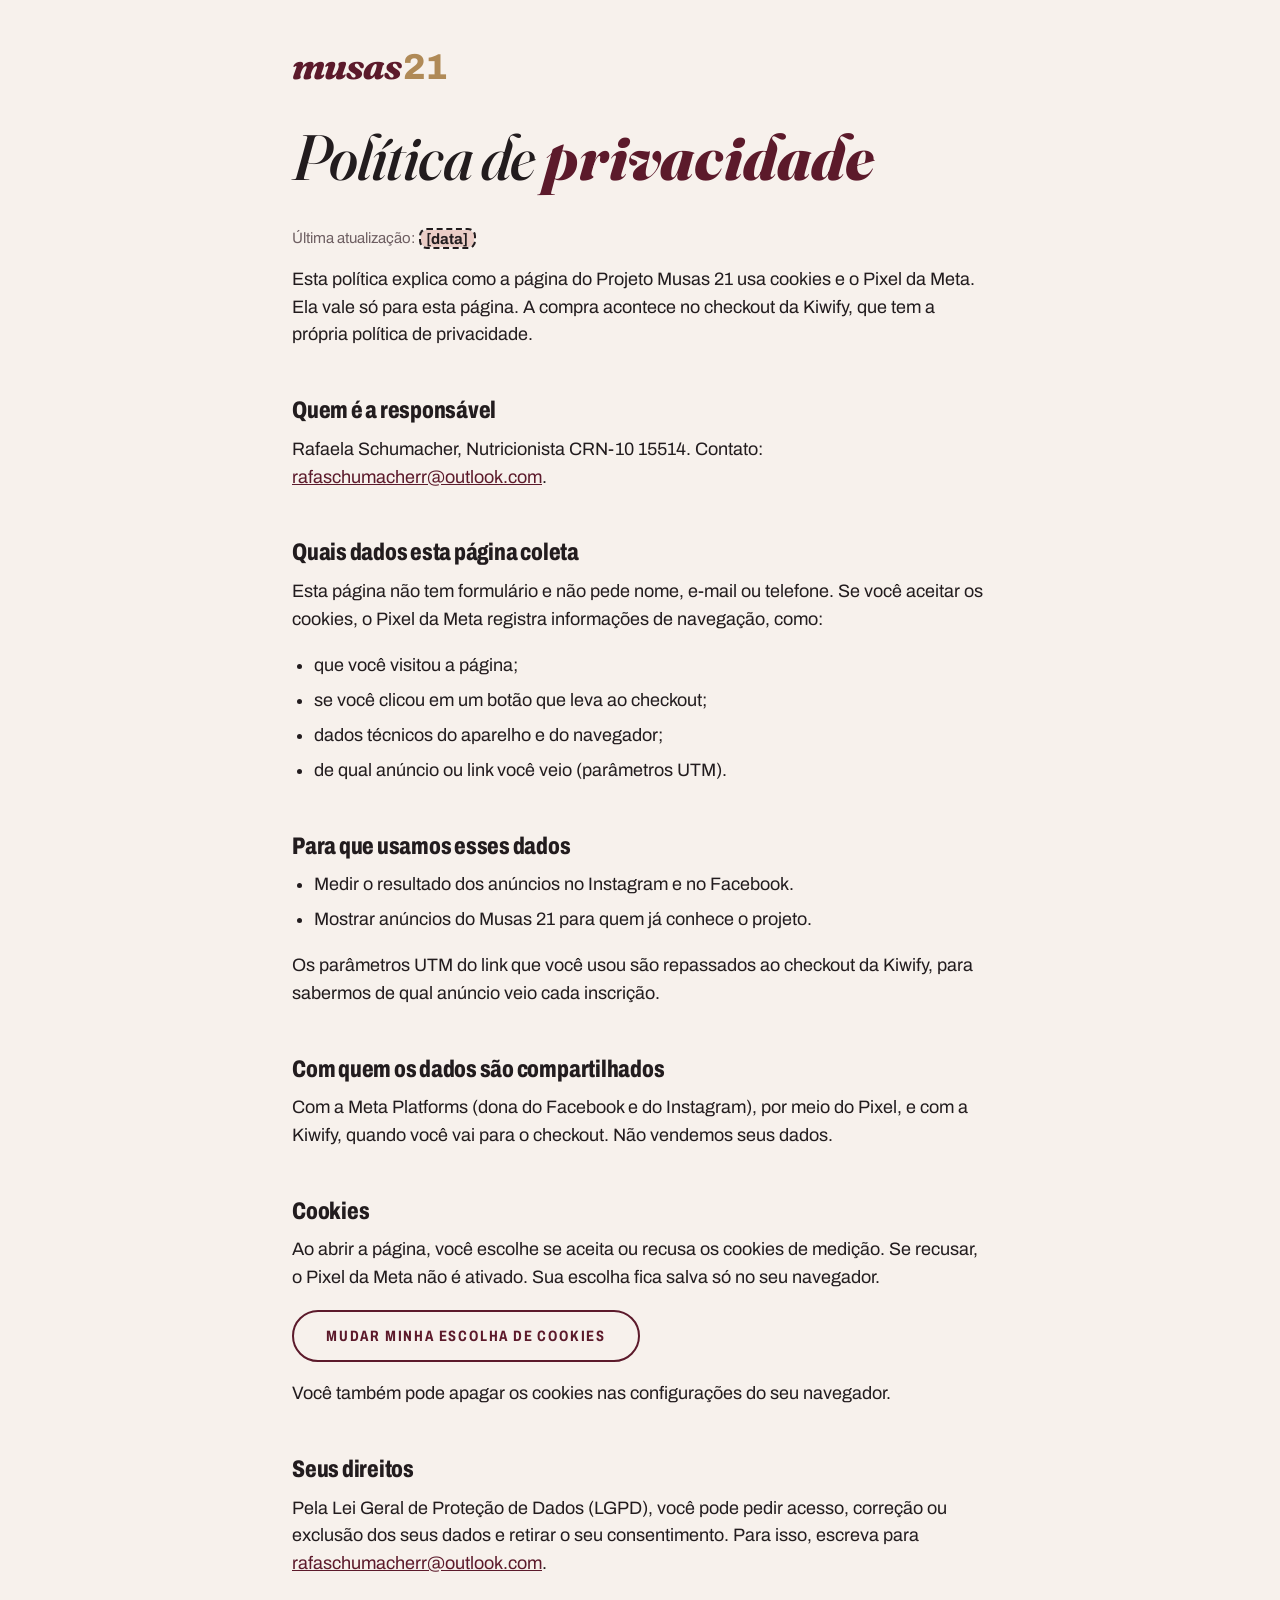
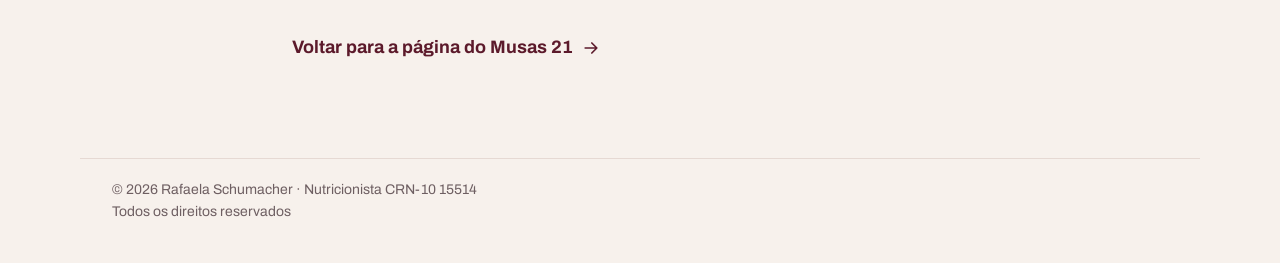
==== commit 6eb6d2c6: "Aplica a identidade Atelier Sport (bordô, rosé, porcelana, bronze; Fraunces e Archivo) Co-Authored-B" ====
--- a/politica-de-privacidade.html
+++ b/politica-de-privacidade.html
@@ -5,12 +5,12 @@
   <meta name="viewport" content="width=device-width, initial-scale=1, viewport-fit=cover">
   <title>Política de privacidade | Projeto Musas 21</title>
   <meta name="robots" content="noindex">
-  <meta name="theme-color" content="#9E4522">
+  <meta name="theme-color" content="#5C1A2B">
   <link rel="icon" href="imagens/favicon.svg" type="image/svg+xml">
 
   <link rel="preconnect" href="https://fonts.googleapis.com">
   <link rel="preconnect" href="https://fonts.gstatic.com" crossorigin>
-  <link rel="stylesheet" href="https://fonts.googleapis.com/css2?family=Bricolage+Grotesque:opsz,wdth,wght@12..96,75..100,200..800&family=Instrument+Serif:ital@0;1&display=swap">
+  <link rel="stylesheet" href="https://fonts.googleapis.com/css2?family=Archivo:ital,wdth,wght@0,62..125,100..900;1,62..125,100..900&family=Fraunces:ital,opsz,wght@0,9..144,300..900;1,9..144,300..900&display=swap">
 
   <link rel="stylesheet" href="tokens.css">
   <link rel="stylesheet" href="estilos/base.css">
@@ -25,7 +25,7 @@
     }
     .politica ul { padding-left: 1.2em; margin: 0 0 1em; }
     .politica li { margin-bottom: 0.4em; }
-    .politica .atualizado { color: var(--cacau-suave); font-size: 0.9375rem; }
+    .politica .atualizado { color: var(--grafite-suave); font-size: 0.9375rem; }
     .politica .voltar { margin-top: 48px; }
   </style>
 </head>
--- a/tokens.css
+++ b/tokens.css
@@ -1,24 +1,24 @@
 /* =========================================================
-   TOKENS — Identidade visual Golden Hour do Musas 21
+   TOKENS — Identidade visual "Atelier Sport" do Musas 21
    Todas as cores, fontes e raios da página ficam aqui.
    ========================================================= */
 
 :root {
   /* Cores */
-  --terracota: #9E4522;        /* principal: botões, títulos de destaque, ícones */
-  --terracota-escuro: #843A1C; /* hover e estado pressionado dos botões */
-  --pessego: #F3B68E;          /* apoio: destaques sobre fundo terracota (texto só a partir de 24px) */
-  --areia: #EEDFCB;            /* blocos e seções alternadas */
-  --marfim: #FBF6EF;           /* fundo geral */
-  --branco: #FFFFFF;           /* cards */
-  --cacau: #3A2419;            /* texto principal e o "21" do logo */
-  --cacau-suave: #7A6255;      /* texto secundário (nunca em texto pequeno sobre areia) */
-  --borda: #E8DACA;            /* bordas finas de 1px */
-  --foto: #B45A34;             /* fundo dos espaços reservados para fotos */
+  --bordo: #5C1A2B;          /* principal: botões, títulos de destaque, ícones, faixa do topo */
+  --bordo-escuro: #431220;   /* hover e estado pressionado dos botões */
+  --rose: #EBCDC6;           /* apoio: seções alternadas e destaques sobre bordô */
+  --porcelana: #F7F1EC;      /* fundo geral */
+  --branco: #FFFFFF;         /* cards */
+  --grafite: #221C1E;        /* texto principal */
+  --grafite-suave: #6E5F62;  /* texto secundário (nunca em texto pequeno sobre rosé) */
+  --bronze: #B08A57;         /* o "21" do logo e números grandes (só texto grande, sobre porcelana é decorativo) */
+  --borda: #E6D9D3;          /* bordas finas de 1px */
+  --foto: #72303F;           /* fundo dos espaços reservados para fotos */
 
   /* Fontes */
-  --fonte-sans: "Bricolage Grotesque", system-ui, -apple-system, "Segoe UI", sans-serif;
-  --fonte-serif: "Instrument Serif", Georgia, "Times New Roman", serif;
+  --fonte-sans: "Archivo", system-ui, -apple-system, "Segoe UI", sans-serif;   /* texto; condensada = rótulos */
+  --fonte-serif: "Fraunces", Georgia, "Times New Roman", serif;               /* títulos em itálico */
 
   /* Raios */
   --raio-bloco: 28px;
@@ -30,7 +30,7 @@
   --largura-max: 1120px;
   --espaco-secao: 88px;
 
-  /* Alturas de elementos fixos (usadas no JS e CSS) */
+  /* Alturas de elementos fixos */
   --altura-botao: 52px;
 }
 
--- a/estilos/base.css
+++ b/estilos/base.css
@@ -11,8 +11,8 @@
 
 body {
   margin: 0;
-  background: var(--marfim);
-  color: var(--cacau);
+  background: var(--porcelana);
+  color: var(--grafite);
   font-family: var(--fonte-sans);
   font-weight: 400;
   font-stretch: 100%;
@@ -31,12 +31,12 @@
 p { margin: 0 0 1em; }
 p:last-child { margin-bottom: 0; }
 
-a { color: var(--terracota); }
+a { color: var(--bordo); }
 
 [hidden] { display: none !important; }
 
 :focus-visible {
-  outline: 3px solid var(--cacau);
+  outline: 3px solid var(--grafite);
   outline-offset: 3px;
   border-radius: 6px;
 }
@@ -67,11 +67,11 @@
   line-height: 0.92;
   font-size: clamp(2.5rem, 10.5vw, 4.5rem);
   margin: 0 0 0.6em;
-  color: var(--cacau);
+  color: var(--grafite);
   text-wrap: balance;
 }
 
-/* Destaque em Instrument Serif Italic (1 a 3 palavras por bloco) */
+/* Destaque em itálico (1 a 3 palavras por bloco) */
 .titulo em,
 em {
   font-family: var(--fonte-serif);
@@ -79,7 +79,7 @@
   font-weight: 400;
   font-stretch: 100%;
   letter-spacing: 0;
-  color: var(--terracota);
+  color: var(--bordo);
 }
 
 .titulo em { font-size: 1.08em; line-height: 0.85; }
@@ -102,19 +102,19 @@
 
 .texto-pequeno {
   font-size: 0.9375rem;
-  color: var(--cacau-suave);
+  color: var(--grafite-suave);
   margin-top: 1rem;
 }
 
 /* ---------- Placeholders (trechos a preencher) ---------- */
 
 .ph {
-  background: var(--pessego);
-  color: var(--cacau);
+  background: var(--rose);
+  color: var(--grafite);
   font-weight: 700;
   padding: 0.05em 0.35em;
   border-radius: 6px;
-  outline: 2px dashed var(--cacau);
+  outline: 2px dashed var(--grafite);
   outline-offset: 0;
   margin: 0 3px;
   box-decoration-break: clone;
@@ -137,14 +137,14 @@
   font-weight: 800;
   font-stretch: 75%;
   letter-spacing: -0.02em;
-  color: var(--terracota);
+  color: var(--bordo);
 }
 
 .logo__21 {
   font-family: var(--fonte-serif);
   font-style: italic;
   font-weight: 400;
-  color: var(--cacau);
+  color: var(--grafite);
   font-size: 1.12em;
 }
 
@@ -186,28 +186,28 @@
 .botao:active { transform: scale(0.98); }
 
 .botao--principal {
-  background: var(--terracota);
-  color: var(--marfim);
+  background: var(--bordo);
+  color: var(--porcelana);
 }
 .botao--principal:hover,
 .botao--principal:active {
-  background: var(--terracota-escuro);
+  background: var(--bordo-escuro);
 }
 
 .botao--secundario {
-  background: var(--marfim);
-  color: var(--terracota);
-  border-color: var(--terracota);
+  background: var(--porcelana);
+  color: var(--bordo);
+  border-color: var(--bordo);
 }
 .botao--secundario:hover,
 .botao--secundario:active {
-  color: var(--terracota-escuro);
-  border-color: var(--terracota-escuro);
+  color: var(--bordo-escuro);
+  border-color: var(--bordo-escuro);
   background: var(--branco);
 }
 
-/* Em fundo terracota, o foco precisa aparecer em marfim */
-.secao--terracota :focus-visible { outline-color: var(--marfim); }
+/* Em fundo bordô, o foco precisa aparecer em porcelana */
+.secao--bordo :focus-visible { outline-color: var(--porcelana); }
 
 .botao--compacto {
   padding: 12px 20px;
@@ -234,7 +234,7 @@
   margin: 0 0 0.5em;
 }
 
-.card__texto { font-size: 1rem; color: var(--cacau); }
+.card__texto { font-size: 1rem; color: var(--grafite); }
 
 /* Ícone de 24px (traço real de 2px) dentro de uma "pastilha" arredondada */
 .icone--card {
@@ -242,8 +242,8 @@
   height: 24px;
   padding: 14px;
   box-sizing: content-box;
-  color: var(--terracota);
-  background: var(--marfim);
+  color: var(--bordo);
+  background: var(--porcelana);
   border: 1px solid var(--borda);
   border-radius: var(--raio-pequeno);
   margin-bottom: 20px;
@@ -272,7 +272,7 @@
 
 .foto {
   background: var(--foto);
-  color: var(--marfim);
+  color: var(--porcelana);
   border-radius: var(--raio-pequeno);
   display: flex;
   align-items: center;
@@ -282,7 +282,7 @@
   font-family: var(--fonte-sans);
   font-weight: 700;
   font-stretch: 75%;
-  font-size: 1.5rem; /* 24px: contraste marfim sobre #B45A34 é 4,39:1 */
+  font-size: 1.5rem; /* porcelana sobre #72303F: 8,48:1 */
   line-height: 1.1;
 }
 
@@ -292,7 +292,7 @@
   width: 100%;
   height: auto;
   aspect-ratio: 2 / 3;
-  background: var(--areia);
+  background: var(--rose);
   object-fit: cover;
   border-radius: var(--raio-pequeno);
 }
--- a/estilos/secoes.css
+++ b/estilos/secoes.css
@@ -11,19 +11,19 @@
 
 .secao--compacta { padding: 56px 0; }
 
-.secao--marfim { background: var(--marfim); }
-.secao--areia { background: var(--areia); }
-
-/* Sobre areia, texto secundário fica em cacau (cacau-suave não passa 4,5:1) */
-.secao--areia .texto-pequeno { color: var(--cacau); }
-
-.secao--terracota {
-  background: var(--terracota);
-  color: var(--marfim);
+.secao--porcelana { background: var(--porcelana); }
+.secao--rose { background: var(--rose); }
+
+/* Sobre rosé, texto secundário fica em grafite (grafite-suave não passa 4,5:1) */
+.secao--rose .texto-pequeno { color: var(--grafite); }
+
+.secao--bordo {
+  background: var(--bordo);
+  color: var(--porcelana);
   overflow: hidden;
 }
-.secao--terracota .titulo { color: var(--marfim); }
-.secao--terracota .titulo em { color: var(--pessego); } /* título ≥ 24px: 3,57:1 ok */
+.secao--bordo .titulo { color: var(--porcelana); }
+.secao--bordo .titulo em { color: var(--rose); } /* título ≥ 24px: 3,57:1 ok */
 
 .acao {
   margin-top: 40px;
@@ -37,8 +37,8 @@
   position: sticky;
   top: 0;
   z-index: 50;
-  background: var(--terracota);
-  color: var(--marfim);
+  background: var(--bordo);
+  color: var(--porcelana);
   padding: 10px var(--gutter);
   text-align: center;
 }
@@ -63,8 +63,8 @@
 }
 
 .faixa__contagem b {
-  background: var(--marfim);
-  color: var(--terracota);
+  background: var(--porcelana);
+  color: var(--bordo);
   border-radius: 8px;
   padding: 1px 6px;
   font-weight: 700;
@@ -93,7 +93,7 @@
   width: 360px;
   height: 360px;
   border-radius: 50%;
-  background: var(--pessego);
+  background: var(--rose);
   top: -150px;
   right: -170px;
   opacity: 0.55;
@@ -106,13 +106,13 @@
   gap: 28px;
   grid-template-areas:
     "texto"
-    "video"
-    "oferta";
+    "oferta"
+    "video";
 }
 
 .hero__texto { grid-area: texto; }
 .hero__video { grid-area: video; }
-.hero__oferta { grid-area: oferta; text-align: center; }
+.hero__oferta { grid-area: oferta; }
 
 .hero .logo { margin-bottom: 28px; }
 
@@ -136,10 +136,50 @@
   font-stretch: 75%;
   font-size: 1.5rem;
   letter-spacing: -0.01em;
-  color: var(--terracota);
+  color: var(--bordo);
 }
 
 .hero__oferta .botao { width: 100%; max-width: 420px; }
+
+.hero__parcela {
+  margin: 12px 0 0;
+  font-size: 0.9375rem;
+  color: var(--grafite-suave);
+}
+
+/* Selos de resumo abaixo do subtítulo */
+.selos {
+  list-style: none;
+  margin: 24px 0 0;
+  padding: 0;
+  display: flex;
+  flex-wrap: wrap;
+  gap: 8px;
+}
+.selos li {
+  display: inline-flex;
+  align-items: center;
+  gap: 8px;
+  min-height: 36px;
+  padding: 6px 14px;
+  border: 1px solid var(--borda);
+  border-radius: var(--raio-pilula);
+  background: var(--branco);
+  color: var(--bordo);
+  font-weight: 700;
+  font-stretch: 75%;
+  text-transform: uppercase;
+  letter-spacing: 0.16em;
+  font-size: 0.75rem;
+  line-height: 1.2;
+}
+.selos li::before {
+  content: "";
+  width: 7px;
+  height: 7px;
+  border-radius: 50%;
+  background: var(--bordo);
+}
 
 .botao--aparecendo { animation: aparecer 0.4s ease both; }
 @keyframes aparecer {
@@ -160,12 +200,14 @@
     column-gap: 64px;
     align-items: start;
   }
-  .hero--vertical .hero__oferta { text-align: left; align-self: start; }
+  .hero--vertical .hero__oferta { align-self: start; }
   .hero--vertical .hero__texto { align-self: end; }
 
   /* Vídeo horizontal: tudo centralizado, vídeo largo */
-  .hero--horizontal .hero__texto { text-align: center; }
+  .hero--horizontal .hero__texto,
+  .hero--horizontal .hero__oferta { text-align: center; }
   .hero--horizontal .hero__sub { margin: 0 auto; }
+  .hero--horizontal .selos { justify-content: center; }
   .hero--horizontal .titulo--hero { max-width: 16ch; margin-left: auto; margin-right: auto; }
 }
 
@@ -177,7 +219,7 @@
   margin: 0 auto;
   border-radius: var(--raio-bloco);
   overflow: hidden;
-  background: var(--cacau);
+  background: var(--grafite);
 }
 
 .vsl[data-formato="vertical"] { aspect-ratio: 9 / 16; max-width: 380px; }
@@ -205,13 +247,13 @@
   gap: 14px;
   padding: 24px;
   text-align: center;
-  color: var(--marfim);
+  color: var(--porcelana);
   font-weight: 700;
   font-stretch: 75%;
   font-size: 1.125rem;
   line-height: 1.25;
 }
-.vsl__placeholder .icone { width: 48px; height: 48px; color: var(--pessego); stroke-width: 1.5; }
+.vsl__placeholder .icone { width: 48px; height: 48px; color: var(--rose); stroke-width: 1.5; }
 
 /* ---------- 3. Identificação ---------- */
 
@@ -223,7 +265,7 @@
   line-height: 1.15;
   letter-spacing: -0.01em;
   margin-bottom: 1.1em;
-  color: var(--terracota);
+  color: var(--bordo);
 }
 
 .identificacao__fecho {
@@ -231,7 +273,7 @@
   font-size: 1.125rem;
   margin-top: 1.6em;
   padding-top: 1.2em;
-  border-top: 1px solid var(--cacau);
+  border-top: 1px solid var(--grafite);
   display: inline-block;
 }
 
@@ -243,19 +285,20 @@
   display: flex;
   gap: 16px;
   align-items: flex-start;
-  background: var(--marfim);
+  background: var(--branco);
+  border: 1px solid var(--borda);
   border-radius: var(--raio-pequeno);
   padding: 20px;
 }
 .check p { margin: 0; font-size: 1rem; }
 
 .icone--check {
-  color: var(--terracota);
+  color: var(--bordo);
   width: 24px;
   height: 24px;
   padding: 10px;
   box-sizing: content-box;
-  background: var(--branco);
+  background: var(--porcelana);
   border: 1px solid var(--borda);
   border-radius: 50%;
 }
@@ -275,7 +318,7 @@
 .frase-destaque {
   font-family: var(--fonte-serif);
   font-style: italic;
-  color: var(--terracota);
+  color: var(--bordo);
   font-size: clamp(2.25rem, 9vw, 4rem);
   line-height: 1.02;
   margin: 48px 0 0;
@@ -283,22 +326,53 @@
   text-wrap: balance;
 }
 
-/* ---------- 6. Relatos ---------- */
-
-.relato {
-  position: relative;
-  padding-top: 20px;
-}
-.relato__aspas {
-  display: block;
-  font-family: var(--fonte-serif);
-  font-style: italic;
-  font-size: 5rem;
-  line-height: 0.8;
-  height: 0.5em;
-  color: var(--terracota);
-}
-.relato blockquote { margin: 0; font-size: 1.0625rem; }
+/* ---------- 6. Resultados (antes e depois) ---------- */
+
+/* No celular: deslizar para o lado. No computador: grade de 3 colunas. */
+.resultados {
+  display: grid;
+  grid-auto-flow: column;
+  grid-auto-columns: 86%;
+  gap: 16px;
+  overflow-x: auto;
+  scroll-snap-type: x mandatory;
+  margin: 0 calc(var(--gutter) * -1);
+  padding: 0 var(--gutter) 12px;
+  scroll-padding: 0 var(--gutter);
+  scrollbar-width: thin;
+}
+
+.resultado {
+  scroll-snap-align: start;
+  margin: 0;
+  background: var(--branco);
+  border: 1px solid var(--borda);
+  border-radius: var(--raio-bloco);
+  padding: 12px;
+}
+
+.resultado img {
+  width: 100%;
+  max-width: 100%;
+  height: auto;
+  aspect-ratio: 1 / 1;
+  object-fit: contain;
+  background: var(--porcelana);
+  border-radius: var(--raio-pequeno);
+}
+
+@media (min-width: 640px) {
+  .resultados { grid-auto-columns: 46%; }
+}
+@media (min-width: 960px) {
+  .resultados {
+    grid-auto-flow: row;
+    grid-template-columns: repeat(3, 1fr);
+    overflow: visible;
+    margin: 0;
+    padding: 0;
+  }
+}
 
 /* ---------- 7. Valor ---------- */
 
@@ -310,7 +384,7 @@
   width: 280px;
   height: 280px;
   border-radius: 50%;
-  border: 2px solid var(--pessego);
+  border: 2px solid var(--rose);
   bottom: -210px;
   left: -190px;
   opacity: 0.45;
@@ -326,7 +400,7 @@
   margin: 40px 0 8px;
 }
 .valor__destaque em {
-  color: var(--pessego); /* ≥ 24px sobre terracota: 3,57:1 */
+  color: var(--rose); /* rosé sobre bordô: 8,60:1 */
   font-size: 1.15em;
   white-space: nowrap;
 }
@@ -366,13 +440,13 @@
   display: block;
   font-family: var(--fonte-serif);
   font-style: italic;
-  color: var(--terracota);
+  color: var(--bordo);
   font-size: 6rem;
   line-height: 0.8;
   margin-bottom: 20px;
 }
 
-.semana .rotulo { color: var(--cacau-suave); }
+.semana .rotulo { color: var(--grafite-suave); }
 
 .semana__nome {
   font-weight: 800;
@@ -385,7 +459,6 @@
 
 /* ---------- 10. Garantia ---------- */
 
-.garantia { padding-top: 0; }
 .garantia__card { display: flex; gap: 20px; align-items: flex-start; }
 .garantia__card .icone--card { margin-bottom: 0; }
 .garantia__texto { margin: 0; font-size: 1.0625rem; }
@@ -395,7 +468,7 @@
 .faq { display: grid; gap: 10px; }
 
 .faq__item {
-  background: var(--marfim);
+  background: var(--porcelana);
   border-radius: var(--raio-pequeno);
   border: 1px solid var(--borda);
 }
@@ -422,7 +495,7 @@
   height: 18px;
   padding: 6px;
   box-sizing: content-box;
-  color: var(--terracota);
+  color: var(--bordo);
   background: var(--branco);
   border: 1px solid var(--borda);
   border-radius: 50%;
@@ -471,7 +544,7 @@
   gap: 8px;
   min-height: 44px;
   font-weight: 700;
-  color: var(--terracota);
+  color: var(--bordo);
   text-decoration: none;
   align-self: flex-start;
 }
@@ -481,7 +554,7 @@
 /* ---------- 14. Rodapé ---------- */
 
 .rodape {
-  background: var(--marfim);
+  background: var(--porcelana);
   border-top: 1px solid var(--borda);
   padding: 48px 0 40px;
   font-size: 0.9375rem;
@@ -493,11 +566,11 @@
 }
 
 .rodape__pessoas { display: grid; gap: 14px; }
-.rodape__pessoas p { margin: 0; color: var(--cacau-suave); }
-.rodape__pessoas strong { color: var(--cacau); }
+.rodape__pessoas p { margin: 0; color: var(--grafite-suave); }
+.rodape__pessoas strong { color: var(--grafite); }
 
 .rodape__link {
-  color: var(--cacau);
+  color: var(--grafite);
   font-weight: 700;
   min-height: 44px;
   display: inline-flex;
@@ -515,7 +588,7 @@
   padding-top: 20px;
   border-top: 1px solid var(--borda);
   font-size: 0.875rem;
-  color: var(--cacau-suave);
+  color: var(--grafite-suave);
 }
 .rodape__direitos p { margin: 0; }
 .politica + .rodape { padding-top: 0; border-top: 0; }
@@ -534,7 +607,7 @@
   justify-content: space-between;
   gap: 12px;
   padding: 10px var(--gutter) calc(10px + env(safe-area-inset-bottom));
-  background: var(--marfim);
+  background: var(--porcelana);
   border-top: 1px solid var(--borda);
   transform: translateY(110%);
   transition: transform 0.25s ease;
@@ -549,7 +622,7 @@
   letter-spacing: -0.01em;
   font-size: 1.5rem;
   line-height: 1;
-  color: var(--cacau);
+  color: var(--grafite);
   white-space: nowrap;
 }
 
@@ -581,7 +654,7 @@
   transition: bottom 0.25s ease;
 }
 .cookies p { margin: 0 0 12px; }
-.cookies a { color: var(--terracota); font-weight: 700; }
+.cookies a { color: var(--bordo); font-weight: 700; }
 
 body.com-barra .cookies { bottom: 88px; }
 @media (min-width: 900px) { body.com-barra .cookies { bottom: 12px; } }
@@ -596,11 +669,11 @@
   font-weight: 700;
   font-size: 0.9375rem;
   cursor: pointer;
-  border: 2px solid var(--terracota);
-}
-.cookies__botao--recusar { background: var(--branco); color: var(--terracota); }
-.cookies__botao--aceitar { background: var(--terracota); color: var(--marfim); }
-.cookies__botao--aceitar:hover { background: var(--terracota-escuro); border-color: var(--terracota-escuro); }
+  border: 2px solid var(--bordo);
+}
+.cookies__botao--recusar { background: var(--branco); color: var(--bordo); }
+.cookies__botao--aceitar { background: var(--bordo); color: var(--porcelana); }
+.cookies__botao--aceitar:hover { background: var(--bordo-escuro); border-color: var(--bordo-escuro); }
 
 /* ---------- Avisos de teste (só aparecem enquanto você configura) ---------- */
 
@@ -611,8 +684,8 @@
   transform: translate(-50%, -50%);
   z-index: 70;
   max-width: calc(100% - 32px);
-  background: var(--cacau);
-  color: var(--marfim);
+  background: var(--grafite);
+  color: var(--porcelana);
   border-radius: var(--raio-pequeno);
   padding: 14px 20px;
   font-size: 0.9375rem;
@@ -625,8 +698,8 @@
   right: 12px;
   bottom: 96px;
   z-index: 45;
-  background: var(--cacau);
-  color: var(--marfim);
+  background: var(--grafite);
+  color: var(--porcelana);
   border-radius: var(--raio-pilula);
   padding: 6px 14px;
   font-weight: 700;
@@ -637,3 +710,95 @@
   pointer-events: none;
 }
 @media (min-width: 900px) { .selo-teste { bottom: 12px; } }
+
+/* =========================================================
+   TIPOGRAFIA ATELIER SPORT
+   Títulos em Fraunces Italic; rótulos em Archivo condensada.
+   ========================================================= */
+
+/* Títulos: Fraunces Italic */
+.titulo {
+  font-family: var(--fonte-serif);
+  font-style: italic;
+  font-weight: 500;
+  font-stretch: normal;
+  letter-spacing: -0.015em;
+  line-height: 1;
+  font-variation-settings: "opsz" 144;
+}
+.titulo em {
+  font-family: var(--fonte-serif);
+  font-weight: 800;
+  font-size: 1em;
+  line-height: inherit;
+  color: var(--bordo);
+}
+.secao--bordo .titulo em { color: var(--rose); }
+
+.card__titulo,
+.pessoa__nome,
+.semana__nome,
+.check__nome,
+.encerramento__abre,
+.identificacao__semana,
+.valor__destaque {
+  font-family: var(--fonte-serif);
+  font-style: italic;
+  font-weight: 600;
+  font-stretch: normal;
+  letter-spacing: -0.01em;
+  font-variation-settings: "opsz" 72;
+}
+.valor__destaque { font-weight: 500; }
+.valor__destaque em {
+  font-family: var(--fonte-serif);
+  font-weight: 800;
+  color: var(--bronze); /* sobre bordô: 4,04:1, só em texto grande */
+}
+
+.frase-destaque {
+  font-family: var(--fonte-serif);
+  font-weight: 500;
+  color: var(--bordo);
+  font-variation-settings: "opsz" 144;
+}
+
+/* Números grandes das semanas: Archivo, bronze */
+.semana__numero {
+  font-family: var(--fonte-sans);
+  font-style: normal;
+  font-weight: 800;
+  letter-spacing: -0.03em;
+  color: var(--bronze);
+}
+
+/* Logo: "musas" em Fraunces Italic + "21" em Archivo bronze */
+.logo__musas {
+  font-family: var(--fonte-serif);
+  font-style: italic;
+  font-weight: 800;
+  font-stretch: normal;
+  text-transform: lowercase;
+  letter-spacing: -0.03em;
+  color: var(--bordo);
+}
+.logo__21 {
+  font-family: var(--fonte-sans);
+  font-style: normal;
+  font-weight: 800;
+  font-size: 1em;
+  letter-spacing: -0.03em;
+  color: var(--bronze);
+}
+
+/* Botões: rótulo em caixa alta, condensado */
+.botao {
+  text-transform: uppercase;
+  letter-spacing: 0.12em;
+  font-stretch: 75%;
+  font-size: 0.9375rem;
+}
+
+/* Sobre rosé, texto secundário em grafite */
+.secao--rose .rodape__pessoas p,
+.secao--rose .hero__parcela { color: var(--grafite); }
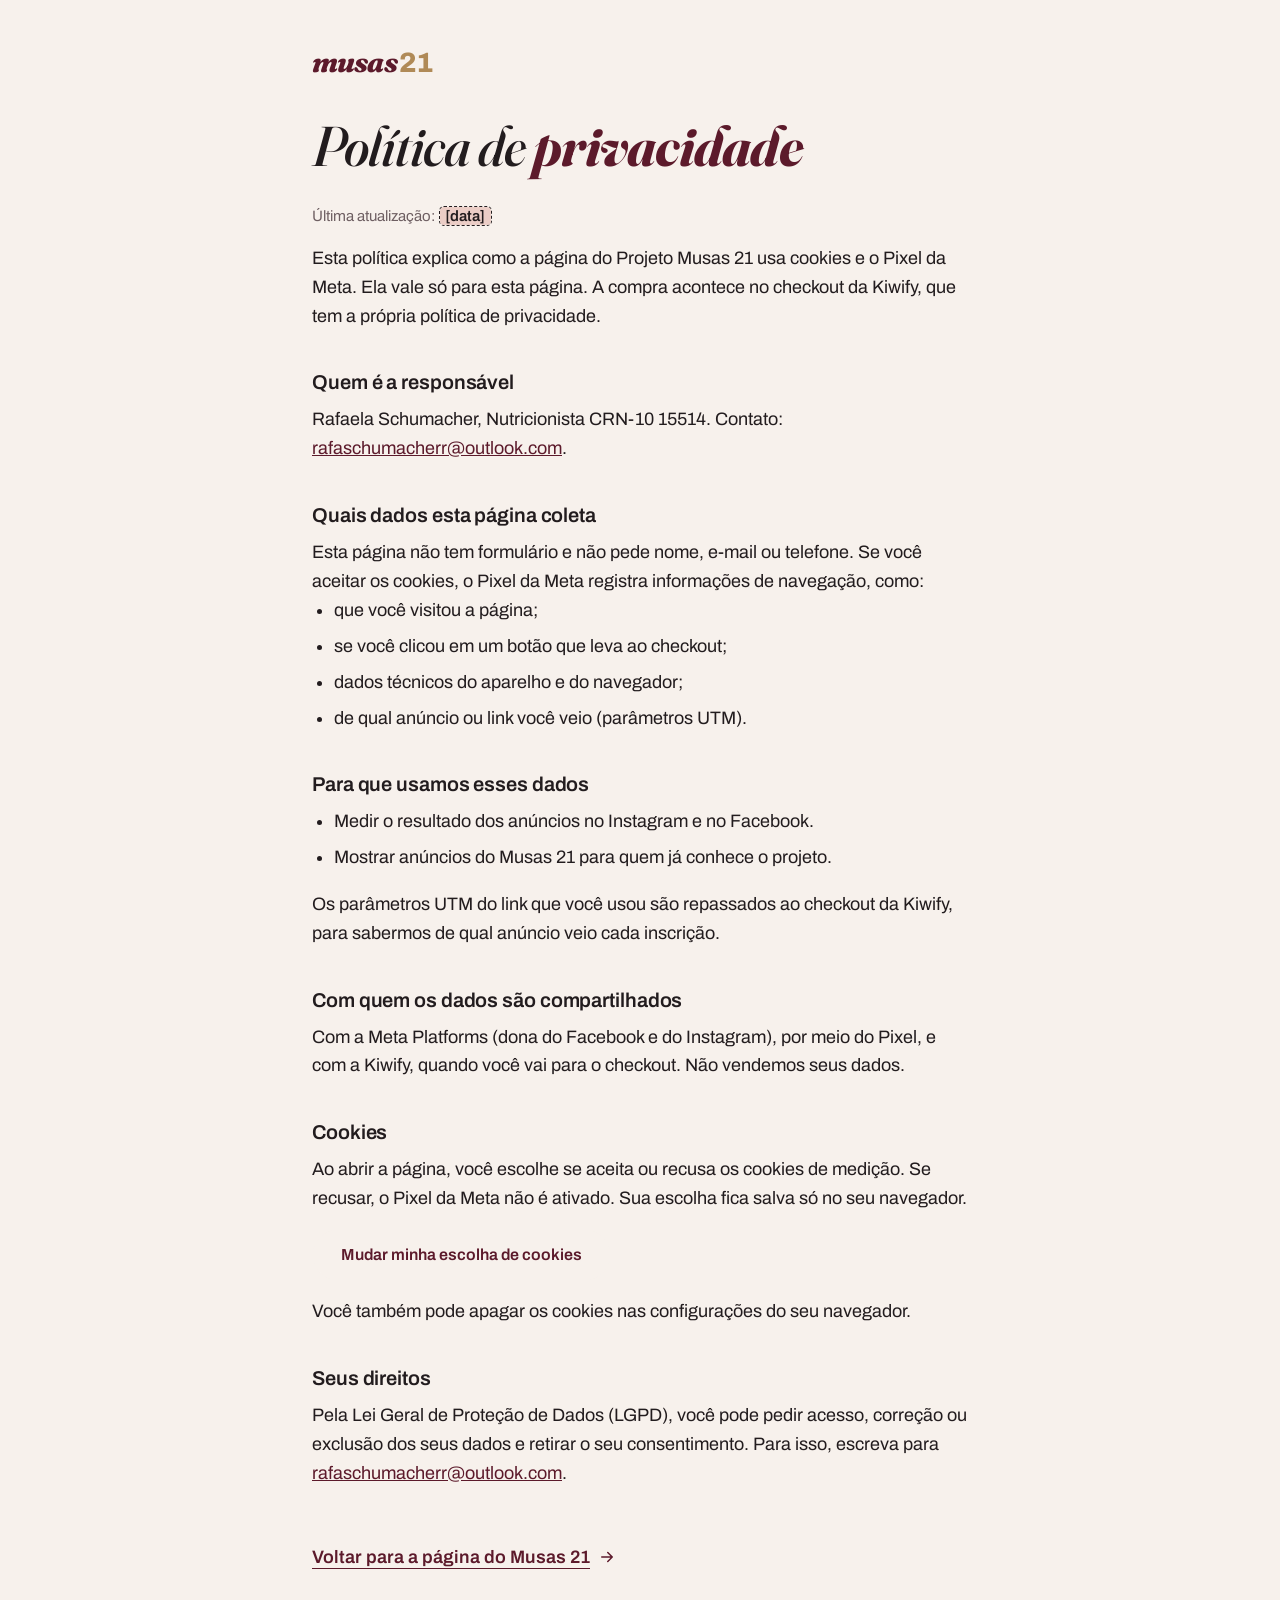
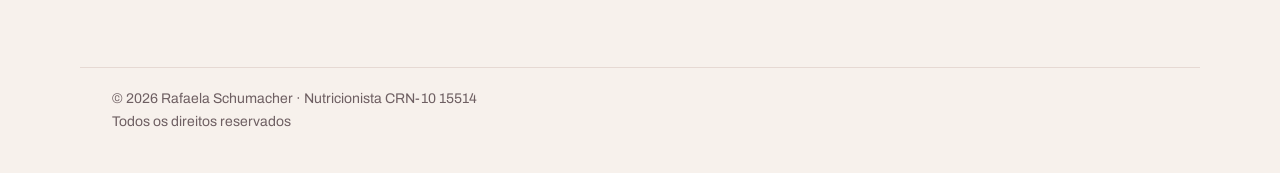
==== commit 8ded8135: "Refino visual: menos cards, tipografia com hierarquia, rostos no topo e CSS consolidado - Títulos em" ====
--- a/politica-de-privacidade.html
+++ b/politica-de-privacidade.html
@@ -10,7 +10,7 @@
 
   <link rel="preconnect" href="https://fonts.googleapis.com">
   <link rel="preconnect" href="https://fonts.gstatic.com" crossorigin>
-  <link rel="stylesheet" href="https://fonts.googleapis.com/css2?family=Archivo:ital,wdth,wght@0,62..125,100..900;1,62..125,100..900&family=Fraunces:ital,opsz,wght@0,9..144,300..900;1,9..144,300..900&display=swap">
+  <link rel="stylesheet" href="https://fonts.googleapis.com/css2?family=Archivo:wdth,wght@75..100,400..800&family=Fraunces:ital,opsz,wght@1,9..144,400..800&display=swap">
 
   <link rel="stylesheet" href="tokens.css">
   <link rel="stylesheet" href="estilos/base.css">
@@ -18,10 +18,10 @@
   <style>
     .politica { padding: 48px 0 88px; }
     .politica .logo { margin-bottom: 40px; text-decoration: none; }
-    .politica h1 { font-size: clamp(2.5rem, 11vw, 4rem); }
+    .politica h1 { font-size: clamp(2.25rem, 9vw, 3.5rem); }
     .politica h2 {
-      font-weight: 800; font-stretch: 75%; letter-spacing: -0.01em;
-      font-size: 1.5rem; line-height: 1.1; margin: 2em 0 0.5em;
+      font-weight: 600; letter-spacing: -0.005em;
+      font-size: 1.25rem; line-height: 1.25; margin: 2em 0 0.5em;
     }
     .politica ul { padding-left: 1.2em; margin: 0 0 1em; }
     .politica li { margin-bottom: 0.4em; }
--- a/tokens.css
+++ b/tokens.css
@@ -13,7 +13,8 @@
   --grafite: #221C1E;        /* texto principal */
   --grafite-suave: #6E5F62;  /* texto secundário (nunca em texto pequeno sobre rosé) */
   --bronze: #B08A57;         /* o "21" do logo e números grandes (só texto grande, sobre porcelana é decorativo) */
-  --borda: #E6D9D3;          /* bordas finas de 1px */
+  --borda: #E6D9D3;          /* bordas finas de 1px dos cards */
+  --linha: rgba(34, 28, 30, 0.16); /* linhas divisórias sobre porcelana e rosé */
   --foto: #72303F;           /* fundo dos espaços reservados para fotos */
 
   /* Fontes */
@@ -21,14 +22,14 @@
   --fonte-serif: "Fraunces", Georgia, "Times New Roman", serif;               /* títulos em itálico */
 
   /* Raios */
-  --raio-bloco: 28px;
-  --raio-pequeno: 20px;
+  --raio-bloco: 20px;
+  --raio-pequeno: 12px;
   --raio-pilula: 999px;
 
   /* Espaçamentos */
   --gutter: 20px;
   --largura-max: 1120px;
-  --espaco-secao: 88px;
+  --espaco-secao: 56px;
 
   /* Alturas de elementos fixos */
   --altura-botao: 52px;
@@ -37,6 +38,6 @@
 @media (min-width: 900px) {
   :root {
     --gutter: 32px;
-    --espaco-secao: 128px;
+    --espaco-secao: 96px;
   }
 }
--- a/estilos/base.css
+++ b/estilos/base.css
@@ -1,5 +1,6 @@
 /* =========================================================
-   BASE — reset, tipografia, botões, cards e componentes
+   BASE — reset, tipografia, botões e utilitários
+   Cores, fontes e raios vêm do tokens.css.
    ========================================================= */
 
 *, *::before, *::after { box-sizing: border-box; }
@@ -14,12 +15,11 @@
   background: var(--porcelana);
   color: var(--grafite);
   font-family: var(--fonte-sans);
-  font-weight: 400;
-  font-stretch: 100%;
   font-size: 17px;
-  line-height: 1.55;
+  line-height: 1.6;
   overflow-x: clip;
   -webkit-font-smoothing: antialiased;
+  text-rendering: optimizeLegibility;
 }
 
 @media (min-width: 900px) {
@@ -28,23 +28,35 @@
 
 img, svg, video, iframe { display: block; max-width: 100%; }
 
-p { margin: 0 0 1em; }
-p:last-child { margin-bottom: 0; }
+h1, h2, h3, p { margin: 0; }
+p + p { margin-top: 0.9em; }
+p { text-wrap: pretty; }
 
 a { color: var(--bordo); }
 
 [hidden] { display: none !important; }
 
 :focus-visible {
-  outline: 3px solid var(--grafite);
+  outline: 2px solid var(--grafite);
   outline-offset: 3px;
-  border-radius: 6px;
+  border-radius: 4px;
 }
 
 @media (prefers-reduced-motion: reduce) {
   html { scroll-behavior: auto; }
   *, *::before, *::after { transition: none !important; animation: none !important; }
 }
+
+.sr-only {
+  position: absolute;
+  width: 1px;
+  height: 1px;
+  overflow: hidden;
+  clip: rect(0 0 0 0);
+  white-space: nowrap;
+}
+
+.sem-quebra { white-space: nowrap; }
 
 /* ---------- Layout ---------- */
 
@@ -55,55 +67,58 @@
   padding: 0 var(--gutter);
 }
 
-.container--estreito { max-width: 760px; }
-
-/* ---------- Tipografia ---------- */
+.container--estreito { max-width: 720px; }
+
+/* ---------- Tipografia ----------
+   Fraunces Italic: só títulos e frases de voz.
+   Archivo reta: todo o resto (informação, nomes, itens). */
 
 .titulo {
-  font-family: var(--fonte-sans);
-  font-weight: 800;
-  font-stretch: 75%;
-  letter-spacing: -0.02em;
-  line-height: 0.92;
-  font-size: clamp(2.5rem, 10.5vw, 4.5rem);
-  margin: 0 0 0.6em;
-  color: var(--grafite);
-  text-wrap: balance;
-}
-
-/* Destaque em itálico (1 a 3 palavras por bloco) */
-.titulo em,
-em {
   font-family: var(--fonte-serif);
   font-style: italic;
-  font-weight: 400;
-  font-stretch: 100%;
-  letter-spacing: 0;
-  color: var(--bordo);
-}
-
-.titulo em { font-size: 1.08em; line-height: 0.85; }
+  font-weight: 500;
+  font-variation-settings: "opsz" 144;
+  font-size: clamp(1.875rem, 6.4vw, 3rem);
+  line-height: 1.05;
+  letter-spacing: -0.015em;
+  color: var(--grafite);
+  margin-bottom: 28px;
+  text-wrap: balance;
+}
+
+/* Destaque dentro de títulos e frases de voz */
+.titulo em,
+.voz em {
+  font-style: italic;
+  font-weight: 700;
+  color: var(--bordo);
+}
+
+.item-titulo {
+  font-family: var(--fonte-sans);
+  font-weight: 600;
+  font-size: 1.125rem;
+  line-height: 1.3;
+  letter-spacing: -0.005em;
+  margin-bottom: 6px;
+  text-wrap: pretty;
+}
 
 .rotulo {
   font-family: var(--fonte-sans);
-  font-weight: 700;
-  font-stretch: 75%;
+  font-weight: 600;
+  font-stretch: 87.5%;
   text-transform: uppercase;
-  letter-spacing: 0.16em;
-  font-size: 0.8125rem;
+  letter-spacing: 0.1em;
+  font-size: 0.75rem;
   line-height: 1.3;
-  margin: 0 0 0.5em;
-}
-
-.texto { font-size: 1.0625rem; max-width: 62ch; }
-@media (min-width: 900px) { .texto { font-size: 1.125rem; } }
-
-.texto--centro { text-align: center; margin-left: auto; margin-right: auto; }
+}
+
+.texto { max-width: 60ch; }
 
 .texto-pequeno {
   font-size: 0.9375rem;
   color: var(--grafite-suave);
-  margin-top: 1rem;
 }
 
 /* ---------- Placeholders (trechos a preencher) ---------- */
@@ -111,41 +126,40 @@
 .ph {
   background: var(--rose);
   color: var(--grafite);
-  font-weight: 700;
+  font-weight: 600;
   padding: 0.05em 0.35em;
-  border-radius: 6px;
-  outline: 2px dashed var(--grafite);
-  outline-offset: 0;
-  margin: 0 3px;
+  border-radius: 4px;
+  outline: 1.5px dashed var(--grafite);
+  margin: 0 2px;
   box-decoration-break: clone;
   -webkit-box-decoration-break: clone;
 }
 
-/* ---------- Logo ---------- */
+/* ---------- Logo: "musas" em Fraunces Italic + "21" em Archivo bronze ---------- */
 
 .logo {
   display: inline-flex;
   align-items: baseline;
-  gap: 0.06em;
-  margin: 0;
-  font-size: 2.25rem;
+  gap: 0.08em;
+  font-size: 1.75rem;
   line-height: 1;
+  text-decoration: none;
 }
 
 .logo__musas {
-  font-family: var(--fonte-sans);
-  font-weight: 800;
-  font-stretch: 75%;
-  letter-spacing: -0.02em;
-  color: var(--bordo);
-}
-
-.logo__21 {
   font-family: var(--fonte-serif);
   font-style: italic;
-  font-weight: 400;
-  color: var(--grafite);
-  font-size: 1.12em;
+  font-weight: 800;
+  text-transform: lowercase;
+  letter-spacing: -0.03em;
+  color: var(--bordo);
+}
+
+.logo__21 {
+  font-family: var(--fonte-sans);
+  font-weight: 800;
+  letter-spacing: -0.03em;
+  color: var(--bronze);
 }
 
 /* ---------- Ícones: traço 2px, cantos arredondados, sem preenchimento ---------- */
@@ -168,133 +182,58 @@
   align-items: center;
   justify-content: center;
   min-height: var(--altura-botao);
-  padding: 14px 32px;
+  padding: 0 28px;
   border-radius: var(--raio-pilula);
-  font-family: var(--fonte-sans);
-  font-weight: 700;
-  font-stretch: 100%;
-  font-size: 1.0625rem;
+  border: 1.5px solid transparent;
+  font-family: var(--fonte-sans);
+  font-weight: 600;
+  font-size: 1rem;
   line-height: 1.2;
   text-align: center;
   text-decoration: none;
-  border: 2px solid transparent;
   cursor: pointer;
-  transition: background-color 0.2s ease, color 0.2s ease, border-color 0.2s ease, transform 0.1s ease;
+  transition: background-color 0.15s ease, color 0.15s ease, border-color 0.15s ease;
   -webkit-tap-highlight-color: transparent;
 }
-
-.botao:active { transform: scale(0.98); }
 
 .botao--principal {
   background: var(--bordo);
   color: var(--porcelana);
 }
 .botao--principal:hover,
-.botao--principal:active {
-  background: var(--bordo-escuro);
-}
+.botao--principal:active { background: var(--bordo-escuro); }
 
 .botao--secundario {
   background: var(--porcelana);
   color: var(--bordo);
-  border-color: var(--bordo);
+  border-color: var(--porcelana);
 }
 .botao--secundario:hover,
-.botao--secundario:active {
-  color: var(--bordo-escuro);
-  border-color: var(--bordo-escuro);
-  background: var(--branco);
-}
-
-/* Em fundo bordô, o foco precisa aparecer em porcelana */
-.secao--bordo :focus-visible { outline-color: var(--porcelana); }
-
-.botao--compacto {
-  padding: 12px 20px;
-  font-size: 1rem;
-}
-
-/* ---------- Cards ---------- */
+.botao--secundario:active { background: var(--branco); border-color: var(--branco); }
+
+.botao--compacto { padding: 0 20px; min-height: 48px; }
+
+/* ---------- Card (usado em poucos lugares, de propósito) ---------- */
 
 .card {
   background: var(--branco);
   border: 1px solid var(--borda);
   border-radius: var(--raio-bloco);
-  padding: 28px 24px;
-  margin: 0;
-}
-
-.card__titulo {
-  font-family: var(--fonte-sans);
-  font-weight: 800;
-  font-stretch: 75%;
-  letter-spacing: -0.01em;
-  font-size: 1.5rem;
-  line-height: 1.05;
-  margin: 0 0 0.5em;
-}
-
-.card__texto { font-size: 1rem; color: var(--grafite); }
-
-/* Ícone de 24px (traço real de 2px) dentro de uma "pastilha" arredondada */
-.icone--card {
-  width: 24px;
-  height: 24px;
-  padding: 14px;
-  box-sizing: content-box;
-  color: var(--bordo);
-  background: var(--porcelana);
-  border: 1px solid var(--borda);
-  border-radius: var(--raio-pequeno);
-  margin-bottom: 20px;
-}
-
-/* ---------- Grades ---------- */
-
-.grade {
-  display: grid;
-  gap: 16px;
-  grid-template-columns: 1fr;
-  list-style: none;
-  padding: 0;
-  margin: 0;
-}
-
-@media (min-width: 640px) {
-  .grade--2, .grade--3, .grade--4 { grid-template-columns: repeat(2, 1fr); gap: 20px; }
-}
-@media (min-width: 960px) {
-  .grade--3 { grid-template-columns: repeat(3, 1fr); }
-  .grade--4 { grid-template-columns: repeat(4, 1fr); }
-}
-
-/* ---------- Foto (espaço reservado) ---------- */
-
-.foto {
-  background: var(--foto);
-  color: var(--porcelana);
-  border-radius: var(--raio-pequeno);
-  display: flex;
+  padding: 24px;
+}
+
+/* ---------- Links com seta ---------- */
+
+.link-seta {
+  display: inline-flex;
   align-items: center;
-  justify-content: center;
-  text-align: center;
-  padding: 24px;
-  font-family: var(--fonte-sans);
-  font-weight: 700;
-  font-stretch: 75%;
-  font-size: 1.5rem; /* porcelana sobre #72303F: 8,48:1 */
-  line-height: 1.1;
-}
-
-.foto--retrato { aspect-ratio: 4 / 5; }
-
-.foto-real {
-  width: 100%;
-  height: auto;
-  aspect-ratio: 2 / 3;
-  background: var(--rose);
-  object-fit: cover;
-  border-radius: var(--raio-pequeno);
-}
-
-.sem-quebra { white-space: nowrap; }
+  gap: 8px;
+  min-height: 44px;
+  font-weight: 600;
+  color: var(--bordo);
+  text-decoration: underline;
+  text-decoration-thickness: 1px;
+  text-underline-offset: 5px;
+}
+.link-seta:hover { text-decoration-thickness: 2px; }
+.link-seta .icone { width: 18px; height: 18px; }
--- a/estilos/secoes.css
+++ b/estilos/secoes.css
@@ -1,5 +1,5 @@
 /* =========================================================
-   SEÇÕES — layout de cada parte da página
+   SEÇÕES — layout de cada parte da página, na ordem em que aparecem
    ========================================================= */
 
 /* ---------- Seções e fundos alternados ---------- */
@@ -9,7 +9,7 @@
   padding: var(--espaco-secao) 0;
 }
 
-.secao--compacta { padding: 56px 0; }
+.secao--compacta { padding: 40px 0; }
 
 .secao--porcelana { background: var(--porcelana); }
 .secao--rose { background: var(--rose); }
@@ -20,18 +20,21 @@
 .secao--bordo {
   background: var(--bordo);
   color: var(--porcelana);
-  overflow: hidden;
 }
 .secao--bordo .titulo { color: var(--porcelana); }
-.secao--bordo .titulo em { color: var(--rose); } /* título ≥ 24px: 3,57:1 ok */
-
-.acao {
-  margin-top: 40px;
-  display: flex;
-  justify-content: center;
-}
-
-/* ---------- 1. Faixa do topo ---------- */
+.secao--bordo .titulo em { color: var(--rose); } /* rosé sobre bordô: 8,60:1 */
+.secao--bordo :focus-visible { outline-color: var(--porcelana); }
+
+.acao { margin-top: 36px; }
+
+/* Destaque em frases de voz (fora dos títulos) */
+.frase-destaque em,
+.identificacao__virada em {
+  font-weight: 700;
+  color: var(--bordo);
+}
+
+/* ---------- Faixa do topo ---------- */
 
 .faixa {
   position: sticky;
@@ -39,36 +42,37 @@
   z-index: 50;
   background: var(--bordo);
   color: var(--porcelana);
-  padding: 10px var(--gutter);
+  padding: 9px var(--gutter);
   text-align: center;
 }
 
 .faixa__texto {
+  max-width: 900px;
   margin: 0 auto;
-  max-width: 900px;
-  font-weight: 700;
-  font-stretch: 75%;
+  font-weight: 600;
+  font-stretch: 87.5%;
   text-transform: uppercase;
-  letter-spacing: 0.16em;
+  letter-spacing: 0.08em;
   font-size: 0.75rem;
   line-height: 1.45;
 }
 
 .faixa__contagem {
   display: inline-flex;
-  gap: 6px;
-  margin-left: 6px;
+  gap: 4px;
+  margin-left: 8px;
   font-variant-numeric: tabular-nums;
   white-space: nowrap;
 }
 
 .faixa__contagem b {
+  min-width: 2.6em;
+  padding: 1px 5px;
+  border-radius: 4px;
   background: var(--porcelana);
   color: var(--bordo);
-  border-radius: 8px;
-  padding: 1px 6px;
   font-weight: 700;
-  letter-spacing: 0.06em;
+  letter-spacing: 0.04em;
 }
 
 @media (max-width: 599px) {
@@ -76,34 +80,13 @@
   .faixa__contagem[hidden] { display: none; }
 }
 
-@media (min-width: 900px) {
-  .faixa__texto { font-size: 0.8125rem; }
-}
-
-/* ---------- 2. Hero ---------- */
-
-.hero {
-  padding-top: 40px;
-  overflow: hidden;
-}
-
-/* Sol de fim de tarde: forma decorativa, sem gradiente */
-.hero__sol {
-  position: absolute;
-  width: 360px;
-  height: 360px;
-  border-radius: 50%;
-  background: var(--rose);
-  top: -150px;
-  right: -170px;
-  opacity: 0.55;
-  pointer-events: none;
-}
+/* ---------- Hero ---------- */
+
+.hero { padding-top: 32px; }
 
 .hero__grade {
-  position: relative;
   display: grid;
-  gap: 28px;
+  gap: 32px;
   grid-template-areas:
     "texto"
     "oferta"
@@ -111,107 +94,126 @@
 }
 
 .hero__texto { grid-area: texto; }
+.hero__oferta { grid-area: oferta; }
 .hero__video { grid-area: video; }
-.hero__oferta { grid-area: oferta; }
-
-.hero .logo { margin-bottom: 28px; }
+
+.hero .logo { margin-bottom: 32px; }
 
 .titulo--hero {
-  font-size: clamp(2.75rem, 12.5vw, 5.75rem);
-  margin-bottom: 0.4em;
+  font-size: clamp(2.25rem, 9vw, 4.25rem);
+  line-height: 1.02;
+  letter-spacing: -0.02em;
+  margin-bottom: 20px;
 }
 
 .hero__sub {
   font-size: 1.125rem;
-  max-width: 38ch;
-  margin: 0;
+  line-height: 1.5;
+  max-width: 36ch;
+}
+
+/* Rosto das duas + nomes: a prova humana logo no topo */
+.hero__autoras {
+  display: flex;
+  align-items: center;
+  gap: 12px;
+  margin-top: 24px;
+  font-size: 0.9375rem;
+  line-height: 1.4;
+  color: var(--grafite-suave);
+  max-width: 40ch;
+}
+.hero__autoras strong { color: var(--grafite); font-weight: 600; }
+
+.hero__rostos { display: flex; flex: none; }
+.hero__rostos img {
+  width: 44px;
+  height: 44px;
+  border-radius: 50%;
+  object-fit: cover;
+  border: 2px solid var(--porcelana);
+  background: var(--rose);
+}
+.hero__rostos img + img { margin-left: -12px; }
+
+/* Resumo em uma linha, como ficha técnica */
+.hero__dados {
+  list-style: none;
+  margin: 20px 0 0;
+  padding: 16px 0 0;
+  border-top: 1px solid var(--linha);
+  display: flex;
+  flex-wrap: wrap;
+  gap: 4px 0;
+  font-size: 0.875rem;
+  font-weight: 500;
+  color: var(--grafite);
+}
+.hero__dados li + li::before {
+  content: "·";
+  margin: 0 10px;
+  color: var(--grafite-suave);
 }
 
 .preco-linha {
-  font-size: 1.0625rem;
-  margin-bottom: 16px;
+  font-size: 1rem;
+  margin-bottom: 14px;
 }
 .preco-linha strong {
-  font-weight: 800;
-  font-stretch: 75%;
+  font-weight: 700;
   font-size: 1.5rem;
   letter-spacing: -0.01em;
   color: var(--bordo);
-}
-
-.hero__oferta .botao { width: 100%; max-width: 420px; }
+  font-variant-numeric: tabular-nums;
+}
+
+.hero__oferta .botao { width: 100%; max-width: 400px; }
 
 .hero__parcela {
-  margin: 12px 0 0;
-  font-size: 0.9375rem;
+  margin-top: 12px;
+  font-size: 0.875rem;
   color: var(--grafite-suave);
 }
 
-/* Selos de resumo abaixo do subtítulo */
-.selos {
-  list-style: none;
-  margin: 24px 0 0;
-  padding: 0;
-  display: flex;
-  flex-wrap: wrap;
-  gap: 8px;
-}
-.selos li {
-  display: inline-flex;
-  align-items: center;
-  gap: 8px;
-  min-height: 36px;
-  padding: 6px 14px;
-  border: 1px solid var(--borda);
-  border-radius: var(--raio-pilula);
-  background: var(--branco);
-  color: var(--bordo);
-  font-weight: 700;
-  font-stretch: 75%;
-  text-transform: uppercase;
-  letter-spacing: 0.16em;
-  font-size: 0.75rem;
-  line-height: 1.2;
-}
-.selos li::before {
-  content: "";
-  width: 7px;
-  height: 7px;
-  border-radius: 50%;
-  background: var(--bordo);
-}
-
-.botao--aparecendo { animation: aparecer 0.4s ease both; }
+.botao--aparecendo { animation: aparecer 0.3s ease both; }
 @keyframes aparecer {
-  from { opacity: 0; transform: translateY(8px); }
+  from { opacity: 0; transform: translateY(6px); }
   to { opacity: 1; transform: none; }
 }
 
 @media (min-width: 900px) {
-  .hero { padding-top: 64px; }
-  .hero__sol { width: 560px; height: 560px; top: -220px; right: -200px; }
+  .hero { padding-top: 56px; }
 
   /* Vídeo vertical: texto à esquerda, vídeo à direita */
   .hero--vertical .hero__grade {
-    grid-template-columns: 1.15fr 0.85fr;
+    grid-template-columns: minmax(0, 1.2fr) minmax(0, 0.8fr);
     grid-template-areas:
       "texto video"
       "oferta video";
-    column-gap: 64px;
+    column-gap: 72px;
+    row-gap: 36px;
     align-items: start;
   }
-  .hero--vertical .hero__oferta { align-self: start; }
-  .hero--vertical .hero__texto { align-self: end; }
 
   /* Vídeo horizontal: tudo centralizado, vídeo largo */
   .hero--horizontal .hero__texto,
   .hero--horizontal .hero__oferta { text-align: center; }
-  .hero--horizontal .hero__sub { margin: 0 auto; }
-  .hero--horizontal .selos { justify-content: center; }
+  .hero--horizontal .hero__sub,
+  .hero--horizontal .hero__autoras { margin-left: auto; margin-right: auto; }
+  .hero--horizontal .hero__autoras,
+  .hero--horizontal .hero__dados { justify-content: center; }
   .hero--horizontal .titulo--hero { max-width: 16ch; margin-left: auto; margin-right: auto; }
 }
 
 /* ---------- VSL ---------- */
+
+.vsl__chamada {
+  max-width: 380px;
+  margin: 0 auto 12px;
+  text-align: center;
+  font-size: 0.9375rem;
+  font-weight: 600;
+}
 
 .vsl {
   position: relative;
@@ -222,7 +224,11 @@
   background: var(--grafite);
 }
 
-.vsl[data-formato="vertical"] { aspect-ratio: 9 / 16; max-width: 380px; }
+.vsl[data-formato="vertical"] {
+  aspect-ratio: 9 / 16;
+  max-width: min(380px, calc(70vh * 9 / 16));
+  max-width: min(380px, calc(70svh * 9 / 16));
+}
 .vsl[data-formato="horizontal"] { aspect-ratio: 16 / 9; max-width: 960px; }
 
 .vsl iframe,
@@ -244,116 +250,258 @@
   flex-direction: column;
   align-items: center;
   justify-content: center;
-  gap: 14px;
+  gap: 12px;
   padding: 24px;
   text-align: center;
+  color: var(--rose);
+}
+.vsl__placeholder .icone { width: 40px; height: 40px; stroke-width: 1.5; }
+
+.vsl__aviso {
   color: var(--porcelana);
-  font-weight: 700;
-  font-stretch: 75%;
+  font-weight: 600;
+  font-size: 0.875rem;
+  line-height: 1.3;
+}
+
+/* ---------- Identificação ---------- */
+
+.identificacao__semana {
+  font-weight: 600;
+  font-size: 1.25rem;
+  line-height: 1.45;
+}
+
+.identificacao__gaveta {
+  margin-top: 12px;
+  font-weight: 600;
   font-size: 1.125rem;
-  line-height: 1.25;
-}
-.vsl__placeholder .icone { width: 48px; height: 48px; color: var(--rose); stroke-width: 1.5; }
-
-/* ---------- 3. Identificação ---------- */
-
-.identificacao__semana {
-  font-family: var(--fonte-sans);
-  font-weight: 700;
-  font-stretch: 75%;
+  color: var(--bordo);
+}
+
+.identificacao .texto { margin-top: 16px; }
+.identificacao__gaveta + .texto { margin-top: 32px; }
+
+.identificacao__virada {
+  margin-top: 8px;
+  font-family: var(--fonte-serif);
+  font-style: italic;
+  font-weight: 500;
+  font-variation-settings: "opsz" 144;
+  font-size: clamp(2rem, 7vw, 2.75rem);
+  line-height: 1.05;
+  letter-spacing: -0.015em;
+}
+
+.identificacao__repetir {
+  margin: 32px 0;
+  max-width: 22ch;
+  font-family: var(--fonte-serif);
+  font-style: italic;
+  font-weight: 500;
+  font-variation-settings: "opsz" 144;
   font-size: 1.625rem;
-  line-height: 1.15;
-  letter-spacing: -0.01em;
-  margin-bottom: 1.1em;
+  line-height: 1.2;
   color: var(--bordo);
 }
 
 .identificacao__fecho {
-  font-weight: 700;
-  font-size: 1.125rem;
-  margin-top: 1.6em;
-  padding-top: 1.2em;
-  border-top: 1px solid var(--grafite);
-  display: inline-block;
-}
-
-/* ---------- 5. Método dos 4 checks ---------- */
-
-.texto--intro { margin-bottom: 28px; }
-
-.check {
-  display: flex;
-  gap: 16px;
-  align-items: flex-start;
+  padding-top: 20px;
+  border-top: 1px solid var(--linha);
+  font-weight: 600;
+  font-size: 1.0625rem;
+}
+
+/* ---------- O que você recebe (lista numerada) ---------- */
+
+.entregas {
+  list-style: none;
+  margin: 0;
+  padding: 0;
+  border-bottom: 1px solid var(--linha);
+}
+
+.entrega {
+  display: grid;
+  grid-template-columns: 40px 1fr;
+  gap: 12px;
+  padding: 20px 0;
+  border-top: 1px solid var(--linha);
+}
+
+.entrega__numero {
+  font-weight: 600;
+  font-size: 0.875rem;
+  line-height: 1.9;
+  color: var(--bordo);
+  font-variant-numeric: tabular-nums;
+}
+
+.entrega p { max-width: 52ch; }
+
+@media (min-width: 900px) {
+  .entregas {
+    display: grid;
+    grid-template-columns: 1fr 1fr;
+    column-gap: 56px;
+    border-bottom: 0;
+  }
+  .entrega { padding: 24px 0 28px; }
+}
+
+/* ---------- Frase de destaque + As 3 semanas ---------- */
+
+.frase-destaque {
+  max-width: 20ch;
+  margin-bottom: 40px;
+  padding-bottom: 32px;
+  border-bottom: 1px solid var(--linha);
+  font-family: var(--fonte-serif);
+  font-style: italic;
+  font-weight: 500;
+  font-variation-settings: "opsz" 144;
+  font-size: clamp(1.75rem, 6vw, 2.5rem);
+  line-height: 1.1;
+  letter-spacing: -0.015em;
+  text-wrap: balance;
+}
+
+.semanas {
+  list-style: none;
+  margin: 0;
+  padding: 0;
+  display: grid;
+  gap: 12px;
+}
+
+/* Celular: número ao lado do texto, uma semana por linha */
+.semana {
+  display: grid;
+  align-content: start;
+  grid-template-columns: 64px 1fr;
+  gap: 12px;
+  align-items: start;
   background: var(--branco);
   border: 1px solid var(--borda);
+  border-radius: var(--raio-bloco);
+  padding: 20px;
+}
+
+.semana__numero {
+  font-weight: 700;
+  font-size: 2.5rem;
+  line-height: 0.9;
+  letter-spacing: -0.04em;
+  color: var(--bronze); /* bronze sobre branco, só em tamanho grande */
+  font-variant-numeric: tabular-nums;
+}
+
+.semana p { font-size: 0.9375rem; }
+
+@media (min-width: 900px) {
+  .semanas { grid-template-columns: repeat(3, 1fr); gap: 20px; }
+  .semana { grid-template-columns: 1fr; gap: 20px; padding: 28px; }
+  .semana__numero { font-size: 3.5rem; }
+}
+
+/* ---------- Quem vai te acompanhar ---------- */
+
+.pessoas {
+  display: grid;
+  gap: 16px;
+}
+
+/* Foto e nome lado a lado; bio embaixo (celular) ou ao lado (computador) */
+.pessoa {
+  display: grid;
+  grid-template-columns: 104px 1fr;
+  grid-template-areas:
+    "foto cabecalho"
+    "bio bio";
+  gap: 16px 20px;
+  align-items: end;
+  background: var(--branco);
+  border: 1px solid var(--borda);
+  border-radius: var(--raio-bloco);
+  padding: 16px;
+}
+
+.pessoa__foto {
+  grid-area: foto;
+  width: 100%;
+  height: auto;
+  aspect-ratio: 3 / 4;
+  object-fit: cover;
+  object-position: top;
   border-radius: var(--raio-pequeno);
-  padding: 20px;
-}
-.check p { margin: 0; font-size: 1rem; }
-
-.icone--check {
-  color: var(--bordo);
-  width: 24px;
-  height: 24px;
-  padding: 10px;
-  box-sizing: content-box;
-  background: var(--porcelana);
-  border: 1px solid var(--borda);
-  border-radius: 50%;
-}
-
-.check__nome {
-  display: block;
-  font-weight: 800;
-  font-stretch: 75%;
-  font-size: 1.375rem;
-  line-height: 1.1;
+  background: var(--rose);
+}
+
+.pessoa__cabecalho { grid-area: cabecalho; padding-bottom: 4px; }
+
+.pessoa__nome {
+  font-weight: 600;
+  font-size: 1.25rem;
+  line-height: 1.2;
   letter-spacing: -0.01em;
-  margin-bottom: 4px;
-}
-
-.checks__regras { margin-top: 36px; }
-
-.frase-destaque {
-  font-family: var(--fonte-serif);
-  font-style: italic;
-  color: var(--bordo);
-  font-size: clamp(2.25rem, 9vw, 4rem);
-  line-height: 1.02;
-  margin: 48px 0 0;
-  max-width: 18ch;
-  text-wrap: balance;
-}
-
-/* ---------- 6. Resultados (antes e depois) ---------- */
-
-/* No celular: deslizar para o lado. No computador: grade de 3 colunas. */
+}
+
+.pessoa__registro { margin-top: 6px; color: var(--grafite-suave); }
+
+.pessoa__bio { grid-area: bio; font-size: 0.9375rem; }
+
+.juntas {
+  margin-top: 32px;
+  max-width: 40ch;
+  font-size: 1.125rem;
+  font-weight: 500;
+  line-height: 1.45;
+}
+
+@media (min-width: 900px) {
+  .pessoas { grid-template-columns: 1fr 1fr; gap: 24px; }
+  .pessoa {
+    grid-template-columns: 168px 1fr;
+    grid-template-areas:
+      "foto cabecalho"
+      "foto bio";
+    grid-template-rows: auto 1fr;
+    align-items: start;
+    padding: 20px;
+    column-gap: 24px;
+    row-gap: 12px;
+  }
+  .pessoa__cabecalho { padding: 4px 0 0; }
+}
+
+/* ---------- Resultados (antes e depois) ---------- */
+
+.resultados__rotulo { color: var(--bordo); margin-bottom: 12px; }
+
+/* Celular e tablet: desliza para o lado. Computador: 3 colunas. */
 .resultados {
   display: grid;
   grid-auto-flow: column;
-  grid-auto-columns: 86%;
-  gap: 16px;
+  grid-auto-columns: 84%;
+  gap: 12px;
+  margin: 0 calc(var(--gutter) * -1);
+  padding: 0 var(--gutter) 8px;
   overflow-x: auto;
   scroll-snap-type: x mandatory;
-  margin: 0 calc(var(--gutter) * -1);
-  padding: 0 var(--gutter) 12px;
   scroll-padding: 0 var(--gutter);
   scrollbar-width: thin;
 }
 
 .resultado {
+  margin: 0;
   scroll-snap-align: start;
-  margin: 0;
   background: var(--branco);
-  border: 1px solid var(--borda);
   border-radius: var(--raio-bloco);
-  padding: 12px;
+  padding: 8px;
 }
 
 .resultado img {
   width: 100%;
-  max-width: 100%;
   height: auto;
   aspect-ratio: 1 / 1;
   object-fit: contain;
@@ -361,6 +509,8 @@
   border-radius: var(--raio-pequeno);
 }
 
+.resultados__aviso { margin-top: 16px; max-width: 60ch; }
+
 @media (min-width: 640px) {
   .resultados { grid-auto-columns: 46%; }
 }
@@ -368,110 +518,114 @@
   .resultados {
     grid-auto-flow: row;
     grid-template-columns: repeat(3, 1fr);
-    overflow: visible;
+    gap: 20px;
     margin: 0;
     padding: 0;
+    overflow: visible;
   }
 }
 
-/* ---------- 7. Valor ---------- */
+/* ---------- Como funciona (linha do tempo) ---------- */
+
+.passos {
+  list-style: none;
+  margin: 0;
+  padding: 0;
+}
+
+.passo {
+  position: relative;
+  display: grid;
+  align-content: start;
+  grid-template-columns: 36px 1fr;
+  gap: 16px;
+  padding-bottom: 24px;
+}
+.passo:last-child { padding-bottom: 0; }
+
+/* Linha que liga um passo ao outro */
+.passo:not(:last-child)::before {
+  content: "";
+  position: absolute;
+  left: 17.5px;
+  top: 40px;
+  bottom: 4px;
+  width: 1px;
+  background: var(--linha);
+}
+
+.passo__numero {
+  display: flex;
+  align-items: center;
+  justify-content: center;
+  width: 36px;
+  height: 36px;
+  border-radius: 50%;
+  border: 1.5px solid var(--bordo);
+  color: var(--bordo);
+  font-weight: 600;
+  font-size: 0.9375rem;
+  font-variant-numeric: tabular-nums;
+}
+
+.passo .item-titulo { padding-top: 6px; }
+.passo p { font-size: 0.9375rem; max-width: 46ch; }
+
+@media (min-width: 960px) {
+  .passos { display: grid; grid-template-columns: repeat(5, 1fr); gap: 24px; }
+  .passo { grid-template-columns: 1fr; gap: 16px; padding-bottom: 0; }
+  .passo:not(:last-child)::before {
+    left: 48px;
+    right: -12px;
+    top: 18px;
+    bottom: auto;
+    width: auto;
+    height: 1px;
+  }
+  .passo .item-titulo { padding-top: 0; }
+}
+
+/* ---------- Valor ---------- */
 
 .valor { text-align: center; }
 .valor .texto { margin: 0 auto; }
 
-.valor__sol {
-  position: absolute;
-  width: 280px;
-  height: 280px;
-  border-radius: 50%;
-  border: 2px solid var(--rose);
-  bottom: -210px;
-  left: -190px;
-  opacity: 0.45;
-  pointer-events: none;
-}
-
 .valor__destaque {
-  font-weight: 800;
-  font-stretch: 75%;
-  letter-spacing: -0.02em;
-  line-height: 0.95;
-  font-size: clamp(2.25rem, 10vw, 4rem);
-  margin: 40px 0 8px;
-}
-.valor__destaque em {
-  color: var(--rose); /* rosé sobre bordô: 8,60:1 */
-  font-size: 1.15em;
-  white-space: nowrap;
-}
-
-.valor__dia {
-  font-weight: 700;
-  font-stretch: 75%;
-  text-transform: uppercase;
-  letter-spacing: 0.16em;
-  font-size: 0.875rem;
-  margin-bottom: 32px;
-}
-
-.valor .container { position: relative; }
-
-/* ---------- 8. Quem vai te acompanhar ---------- */
-
-.pessoa .foto,
-.pessoa .foto-real { margin-bottom: 24px; }
-
-.pessoa__nome {
-  font-weight: 800;
-  font-stretch: 75%;
-  letter-spacing: -0.02em;
-  font-size: 2rem;
-  line-height: 1;
-  margin: 0 0 0.4em;
-}
-
-.juntas { margin-top: 40px; font-size: 1.125rem; }
-
-/* ---------- 9. As 3 semanas ---------- */
-
-.semana { position: relative; overflow: hidden; }
-
-.semana__numero {
-  display: block;
+  margin-top: 32px;
   font-family: var(--fonte-serif);
   font-style: italic;
-  color: var(--bordo);
-  font-size: 6rem;
-  line-height: 0.8;
-  margin-bottom: 20px;
-}
-
-.semana .rotulo { color: var(--grafite-suave); }
-
-.semana__nome {
-  font-weight: 800;
-  font-stretch: 75%;
-  letter-spacing: -0.02em;
-  font-size: 2rem;
-  line-height: 1;
-  margin: 0 0 0.4em;
-}
-
-/* ---------- 10. Garantia ---------- */
-
-.garantia__card { display: flex; gap: 20px; align-items: flex-start; }
-.garantia__card .icone--card { margin-bottom: 0; }
-.garantia__texto { margin: 0; font-size: 1.0625rem; }
-
-/* ---------- 11. FAQ (acordeão) ---------- */
-
-.faq { display: grid; gap: 10px; }
-
-.faq__item {
-  background: var(--porcelana);
-  border-radius: var(--raio-pequeno);
-  border: 1px solid var(--borda);
-}
+  font-weight: 500;
+  font-variation-settings: "opsz" 144;
+  font-size: clamp(1.875rem, 7vw, 2.75rem);
+  line-height: 1.05;
+}
+.valor__destaque em {
+  font-weight: 700;
+  color: var(--bronze); /* bronze sobre bordô: 4,04:1, só em texto grande */
+}
+
+.valor__dia {
+  margin: 6px 0 28px;
+  font-weight: 600;
+  font-stretch: 87.5%;
+  text-transform: uppercase;
+  letter-spacing: 0.1em;
+  font-size: 0.8125rem;
+}
+
+.valor__prazo { margin-top: 16px; color: var(--rose); } /* rosé sobre bordô: 8,60:1 */
+
+/* ---------- Garantia ---------- */
+
+.garantia__card { display: flex; gap: 16px; align-items: flex-start; }
+.garantia__icone { width: 28px; height: 28px; color: var(--bordo); }
+.garantia__texto { font-size: 1.0625rem; }
+
+/* ---------- FAQ (acordeão em lista) ---------- */
+
+.faq { border-top: 1px solid var(--linha); }
+
+.faq__item { border-bottom: 1px solid var(--linha); }
 
 .faq__item summary {
   list-style: none;
@@ -481,77 +635,73 @@
   justify-content: space-between;
   gap: 16px;
   min-height: 60px;
-  padding: 16px 20px;
-  font-weight: 700;
+  padding: 16px 0;
+  font-weight: 600;
   font-size: 1.0625rem;
+  line-height: 1.35;
+  -webkit-tap-highlight-color: transparent;
+}
+.faq__item summary::-webkit-details-marker { display: none; }
+.faq__item summary:hover { color: var(--bordo); }
+
+/* Sinal de + que vira − */
+.faq__icone { width: 20px; height: 20px; color: var(--bordo); }
+.faq__vertical { transition: opacity 0.15s ease; }
+.faq__item[open] .faq__vertical { opacity: 0; }
+
+.faq__item p {
+  max-width: 60ch;
+  padding: 0 36px 20px 0;
+}
+
+.faq--recolhido .faq__item--extra { display: none; }
+
+.faq__mais {
+  margin-top: 12px;
+  min-height: 44px;
+  padding: 0;
+  border: 0;
+  background: none;
+  color: var(--bordo);
+  font-family: var(--fonte-sans);
+  font-weight: 600;
+  font-size: 1rem;
+  text-decoration: underline;
+  text-decoration-thickness: 1px;
+  text-underline-offset: 5px;
+  cursor: pointer;
+}
+.faq__mais:hover { text-decoration-thickness: 2px; }
+
+/* ---------- Encerramento ---------- */
+
+.encerramento { text-align: center; }
+.encerramento .texto { margin: 12px auto 0; }
+
+.encerramento__abre {
+  text-wrap: balance;
+  font-weight: 600;
+  font-size: 1.375rem;
   line-height: 1.3;
-  -webkit-tap-highlight-color: transparent;
-}
-.faq__item summary::-webkit-details-marker { display: none; }
-
-/* Sinal de + que vira − (ícone SVG, traço 2px) */
-.faq__icone {
-  width: 18px;
-  height: 18px;
-  padding: 6px;
-  box-sizing: content-box;
-  color: var(--bordo);
-  background: var(--branco);
-  border: 1px solid var(--borda);
-  border-radius: 50%;
-}
-.faq__vertical { transition: opacity 0.2s ease; }
-.faq__item[open] .faq__vertical { opacity: 0; }
-
-.faq__item p {
-  padding: 0 20px 20px;
-  margin: 0;
-  font-size: 1rem;
-}
-
-/* ---------- 12. Encerramento ---------- */
-
-.encerramento { text-align: center; }
-.encerramento .texto { margin: 0 auto; }
-
-.encerramento__abre {
-  font-weight: 800;
-  font-stretch: 75%;
-  letter-spacing: -0.02em;
-  font-size: 1.75rem;
-  line-height: 1.05;
-  margin-bottom: 0.6em;
 }
 
 .encerramento__destaque {
-  font-size: clamp(2.25rem, 9.5vw, 4rem);
-  margin: 40px auto 32px;
   max-width: 14ch;
-}
-
-/* ---------- 13. Acompanhamento individual ---------- */
+  margin: 36px auto 28px;
+}
+
+.encerramento .texto-pequeno { margin-top: 14px; }
+
+/* ---------- Acompanhamento individual ---------- */
 
 .individual {
   display: flex;
   flex-direction: column;
-  gap: 12px;
-  font-size: 1rem;
-}
-
-.link-seta {
-  display: inline-flex;
-  align-items: center;
+  align-items: flex-start;
   gap: 8px;
-  min-height: 44px;
-  font-weight: 700;
-  color: var(--bordo);
-  text-decoration: none;
-  align-self: flex-start;
-}
-.link-seta:hover { text-decoration: underline; text-underline-offset: 4px; }
-.link-seta .icone { width: 20px; height: 20px; }
-
-/* ---------- 14. Rodapé ---------- */
+}
+
+/* ---------- Rodapé ---------- */
 
 .rodape {
   background: var(--porcelana);
@@ -560,22 +710,21 @@
   font-size: 0.9375rem;
 }
 
-.rodape__grade {
-  display: grid;
-  gap: 24px;
-}
+.rodape__grade { display: grid; gap: 24px; }
 
 .rodape__pessoas { display: grid; gap: 14px; }
-.rodape__pessoas p { margin: 0; color: var(--grafite-suave); }
-.rodape__pessoas strong { color: var(--grafite); }
+.rodape__pessoas p { color: var(--grafite-suave); }
+.rodape__pessoas p + p { margin-top: 0; }
+.rodape__pessoas strong { color: var(--grafite); font-weight: 600; }
 
 .rodape__link {
-  color: var(--grafite);
-  font-weight: 700;
-  min-height: 44px;
+  justify-self: start;
   display: inline-flex;
   align-items: center;
-  justify-self: start;
+  min-height: 44px;
+  color: var(--grafite);
+  font-weight: 600;
+  text-underline-offset: 4px;
 }
 
 @media (min-width: 900px) {
@@ -590,7 +739,7 @@
   font-size: 0.875rem;
   color: var(--grafite-suave);
 }
-.rodape__direitos p { margin: 0; }
+.rodape__direitos p + p { margin-top: 0; }
 .politica + .rodape { padding-top: 0; border-top: 0; }
 .politica + .rodape .rodape__direitos { margin-top: 0; }
 
@@ -616,19 +765,16 @@
 .barra-fixa--visivel { transform: none; }
 
 .barra-fixa__preco {
-  margin: 0;
-  font-weight: 800;
-  font-stretch: 75%;
+  font-weight: 700;
+  font-size: 1.375rem;
+  line-height: 1;
   letter-spacing: -0.01em;
-  font-size: 1.5rem;
-  line-height: 1;
   color: var(--grafite);
   white-space: nowrap;
-}
-
-.barra-fixa .botao { flex: 0 1 auto; }
-
-body.com-barra { padding-bottom: 76px; }
+  font-variant-numeric: tabular-nums;
+}
+
+body.com-barra { padding-bottom: 72px; }
 
 @media (min-width: 900px) {
   .barra-fixa { display: none; }
@@ -643,33 +789,32 @@
   right: 12px;
   bottom: 12px;
   z-index: 60;
-  max-width: 420px;
+  max-width: 400px;
   background: var(--branco);
   border: 1px solid var(--borda);
   border-radius: var(--raio-pequeno);
   padding: 16px;
   font-size: 0.875rem;
   line-height: 1.45;
-  box-shadow: 0 6px 24px rgba(58, 36, 25, 0.08);
-  transition: bottom 0.25s ease;
-}
-.cookies p { margin: 0 0 12px; }
-.cookies a { color: var(--bordo); font-weight: 700; }
-
-body.com-barra .cookies { bottom: 88px; }
+  box-shadow: 0 4px 16px rgba(34, 28, 30, 0.08);
+}
+.cookies p { margin-bottom: 12px; }
+.cookies a { color: var(--bordo); font-weight: 600; }
+
+body.com-barra .cookies { bottom: 84px; }
 @media (min-width: 900px) { body.com-barra .cookies { bottom: 12px; } }
 
 .cookies__botoes { display: flex; gap: 8px; justify-content: flex-end; }
 
 .cookies__botao {
   min-height: 44px;
-  padding: 8px 18px;
+  padding: 0 18px;
   border-radius: var(--raio-pilula);
+  border: 1.5px solid var(--bordo);
   font-family: var(--fonte-sans);
-  font-weight: 700;
+  font-weight: 600;
   font-size: 0.9375rem;
   cursor: pointer;
-  border: 2px solid var(--bordo);
 }
 .cookies__botao--recusar { background: var(--branco); color: var(--bordo); }
 .cookies__botao--aceitar { background: var(--bordo); color: var(--porcelana); }
@@ -694,111 +839,18 @@
 
 .selo-teste {
   position: fixed;
-  top: auto;
   right: 12px;
-  bottom: 96px;
+  bottom: 92px;
   z-index: 45;
   background: var(--grafite);
   color: var(--porcelana);
   border-radius: var(--raio-pilula);
-  padding: 6px 14px;
-  font-weight: 700;
-  font-stretch: 75%;
+  padding: 6px 12px;
+  font-weight: 600;
+  font-stretch: 87.5%;
   text-transform: uppercase;
-  letter-spacing: 0.16em;
+  letter-spacing: 0.1em;
   font-size: 0.6875rem;
   pointer-events: none;
 }
 @media (min-width: 900px) { .selo-teste { bottom: 12px; } }
-
-/* =========================================================
-   TIPOGRAFIA ATELIER SPORT
-   Títulos em Fraunces Italic; rótulos em Archivo condensada.
-   ========================================================= */
-
-/* Títulos: Fraunces Italic */
-.titulo {
-  font-family: var(--fonte-serif);
-  font-style: italic;
-  font-weight: 500;
-  font-stretch: normal;
-  letter-spacing: -0.015em;
-  line-height: 1;
-  font-variation-settings: "opsz" 144;
-}
-.titulo em {
-  font-family: var(--fonte-serif);
-  font-weight: 800;
-  font-size: 1em;
-  line-height: inherit;
-  color: var(--bordo);
-}
-.secao--bordo .titulo em { color: var(--rose); }
-
-.card__titulo,
-.pessoa__nome,
-.semana__nome,
-.check__nome,
-.encerramento__abre,
-.identificacao__semana,
-.valor__destaque {
-  font-family: var(--fonte-serif);
-  font-style: italic;
-  font-weight: 600;
-  font-stretch: normal;
-  letter-spacing: -0.01em;
-  font-variation-settings: "opsz" 72;
-}
-.valor__destaque { font-weight: 500; }
-.valor__destaque em {
-  font-family: var(--fonte-serif);
-  font-weight: 800;
-  color: var(--bronze); /* sobre bordô: 4,04:1, só em texto grande */
-}
-
-.frase-destaque {
-  font-family: var(--fonte-serif);
-  font-weight: 500;
-  color: var(--bordo);
-  font-variation-settings: "opsz" 144;
-}
-
-/* Números grandes das semanas: Archivo, bronze */
-.semana__numero {
-  font-family: var(--fonte-sans);
-  font-style: normal;
-  font-weight: 800;
-  letter-spacing: -0.03em;
-  color: var(--bronze);
-}
-
-/* Logo: "musas" em Fraunces Italic + "21" em Archivo bronze */
-.logo__musas {
-  font-family: var(--fonte-serif);
-  font-style: italic;
-  font-weight: 800;
-  font-stretch: normal;
-  text-transform: lowercase;
-  letter-spacing: -0.03em;
-  color: var(--bordo);
-}
-.logo__21 {
-  font-family: var(--fonte-sans);
-  font-style: normal;
-  font-weight: 800;
-  font-size: 1em;
-  letter-spacing: -0.03em;
-  color: var(--bronze);
-}
-
-/* Botões: rótulo em caixa alta, condensado */
-.botao {
-  text-transform: uppercase;
-  letter-spacing: 0.12em;
-  font-stretch: 75%;
-  font-size: 0.9375rem;
-}
-
-/* Sobre rosé, texto secundário em grafite */
-.secao--rose .rodape__pessoas p,
-.secao--rose .hero__parcela { color: var(--grafite); }
